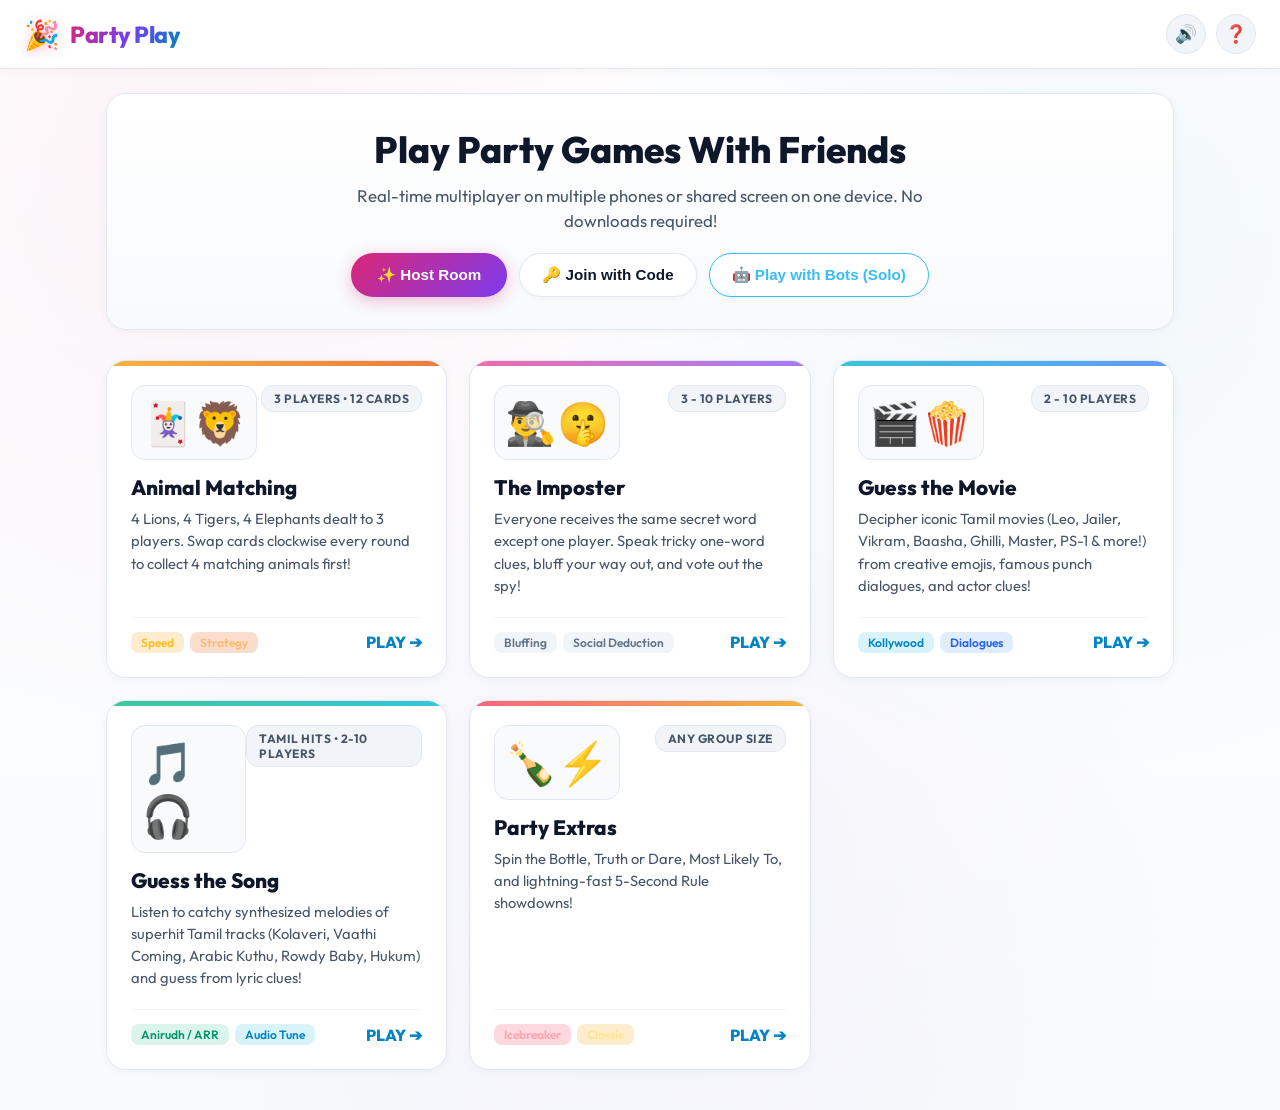
==== templates/index.html @ 3aa61350 "Initial commit: Party Play app with 500 Tamil movies and 500 songs" ====
<!DOCTYPE html>
<html lang="en">
<head>
  <meta charset="UTF-8">
  <meta name="viewport" content="width=device-width, initial-scale=1.0, maximum-scale=1.0, user-scalable=no">
  <title>Party Play - Multiplayer Party Games</title>
  <link rel="stylesheet" href="/static/css/styles.css">
  <link rel="preconnect" href="https://fonts.googleapis.com">
  <link rel="preconnect" href="https://fonts.gstatic.com" crossorigin>
  <link href="https://fonts.googleapis.com/css2?family=Outfit:wght@400;600;700;800;900&display=swap" rel="stylesheet">
</head>
<body>

  <!-- App Header -->
  <header class="app-header">
    <div style="display: flex; align-items: center; gap: 12px;">
      <button class="icon-btn" id="header-back-btn" style="display: none;" onclick="window.partyApp.goBackToHub()" title="Back to Games Hub">
        ←
      </button>
      <div class="brand" onclick="window.partyApp.goBackToHub()">
        <span class="brand-icon">🎉</span>
        <span class="brand-title">Party Play</span>
      </div>
    </div>

    <div class="header-controls">
      <div id="room-badge-container">
        <!-- Room badge populated by JS -->
      </div>
      <button class="icon-btn" id="mute-btn" onclick="const m = window.soundEngine.toggleMute(); this.textContent = m ? '🔇' : '🔊';" title="Toggle Sound">
        🔊
      </button>
      <button class="icon-btn" onclick="window.partyApp.openModal('rules-modal')" title="Game Rules & How to Play">
        ❓
      </button>
    </div>
  </header>

  <!-- Main Content Container -->
  <main class="main-content">

    <!-- ==================== VIEW 1: HUB / GAME SELECTION ==================== -->
    <section id="view-hub" class="view-section active">
      <div class="hero-banner">
        <h1>Play Party Games With Friends</h1>
        <p>Real-time multiplayer on multiple phones or shared screen on one device. No downloads required!</p>
        <div class="action-row">
          <button class="btn-primary" onclick="window.partyApp.openModal('create-room-modal')">
            ✨ Host Room
          </button>
          <button class="btn-secondary" onclick="window.partyApp.openModal('join-room-modal')">
            🔑 Join with Code
          </button>
          <button class="btn-secondary" onclick="window.partyApp.startPassAndPlay('animal_matching')" style="border-color: #38bdf8; color: #38bdf8;">
            🤖 Play with Bots (Solo)
          </button>
        </div>
      </div>

      <div class="games-grid">
        <!-- Game 1: Animal Matching Card Game -->
        <div class="game-card" style="--accent-gradient: linear-gradient(90deg, #f59e0b, #ea580c); --card-glow: 0 0 25px rgba(245, 158, 11, 0.3);"
             onclick="window.partyApp.selectGame('animal_matching')">
          <div class="card-top">
            <div class="card-icon">🃏🦁</div>
            <div class="players-pill">3 PLAYERS • 12 CARDS</div>
          </div>
          <h3>Animal Matching</h3>
          <p>4 Lions, 4 Tigers, 4 Elephants dealt to 3 players. Swap cards clockwise every round to collect 4 matching animals first!</p>
          <div class="card-footer">
            <div class="tag-list">
              <span class="tag" style="background: rgba(245, 158, 11, 0.2); color: #fbbf24;">Speed</span>
              <span class="tag" style="background: rgba(234, 88, 12, 0.2); color: #fdba74;">Strategy</span>
            </div>
            <span class="play-arrow">PLAY ➔</span>
          </div>
        </div>

        <!-- Game 2: The Imposter -->
        <div class="game-card" style="--accent-gradient: linear-gradient(90deg, #ec4899, #8b5cf6); --card-glow: 0 0 25px rgba(236, 72, 153, 0.3);"
             onclick="window.partyApp.selectGame('imposter')">
          <div class="card-top">
            <div class="card-icon">🕵️‍♂️🤫</div>
            <div class="players-pill">3 - 10 PLAYERS</div>
          </div>
          <h3>The Imposter</h3>
          <p>Everyone receives the same secret word except one player. Speak tricky one-word clues, bluff your way out, and vote out the spy!</p>
          <div class="card-footer">
            <div class="tag-list">
              <span class="tag">Bluffing</span>
              <span class="tag">Social Deduction</span>
            </div>
            <span class="play-arrow">PLAY ➔</span>
          </div>
        </div>

        <!-- Game 3: Guess the Movie Name -->
        <div class="game-card" style="--accent-gradient: linear-gradient(90deg, #06b6d4, #3b82f6); --card-glow: 0 0 25px rgba(6, 182, 212, 0.3);"
             onclick="window.partyApp.selectGame('guess_movie')">
          <div class="card-top">
            <div class="card-icon">🎬🍿</div>
            <div class="players-pill">2 - 10 PLAYERS</div>
          </div>
          <h3>Guess the Movie</h3>
          <p>Decipher iconic Tamil movies (Leo, Jailer, Vikram, Baasha, Ghilli, Master, PS-1 & more!) from creative emojis, famous punch dialogues, and actor clues!</p>
          <div class="card-footer">
            <div class="tag-list">
              <span class="tag" style="background: rgba(6, 182, 212, 0.15); color: #0284c7;">Kollywood</span>
              <span class="tag" style="background: rgba(59, 130, 246, 0.15); color: #2563eb;">Dialogues</span>
            </div>
            <span class="play-arrow">PLAY ➔</span>
          </div>
        </div>

        <!-- Game 4: Guess the Song Name -->
        <div class="game-card" style="--accent-gradient: linear-gradient(90deg, #10b981, #06b6d4); --card-glow: 0 0 25px rgba(16, 185, 129, 0.3);"
             onclick="window.partyApp.selectGame('guess_song')">
          <div class="card-top">
            <div class="card-icon">🎵🎧</div>
            <div class="players-pill">TAMIL HITS • 2-10 PLAYERS</div>
          </div>
          <h3>Guess the Song</h3>
          <p>Listen to catchy synthesized melodies of superhit Tamil tracks (Kolaveri, Vaathi Coming, Arabic Kuthu, Rowdy Baby, Hukum) and guess from lyric clues!</p>
          <div class="card-footer">
            <div class="tag-list">
              <span class="tag" style="background: rgba(16, 185, 129, 0.15); color: #059669;">Anirudh / ARR</span>
              <span class="tag" style="background: rgba(6, 182, 212, 0.15); color: #0284c7;">Audio Tune</span>
            </div>
            <span class="play-arrow">PLAY ➔</span>
          </div>
        </div>

        <!-- Game 5: Party Extras -->
        <div class="game-card" style="--accent-gradient: linear-gradient(90deg, #f43f5e, #f59e0b); --card-glow: 0 0 25px rgba(244, 63, 94, 0.3);"
             onclick="window.partyApp.selectGame('party_extras')">
          <div class="card-top">
            <div class="card-icon">🍾⚡</div>
            <div class="players-pill">ANY GROUP SIZE</div>
          </div>
          <h3>Party Extras</h3>
          <p>Spin the Bottle, Truth or Dare, Most Likely To, and lightning-fast 5-Second Rule showdowns!</p>
          <div class="card-footer">
            <div class="tag-list">
              <span class="tag" style="background: rgba(244, 63, 94, 0.2); color: #fda4af;">Icebreaker</span>
              <span class="tag" style="background: rgba(245, 158, 11, 0.2); color: #fde68a;">Classic</span>
            </div>
            <span class="play-arrow">PLAY ➔</span>
          </div>
        </div>
      </div>
    </section>

    <!-- ==================== VIEW 2: ANIMAL MATCHING ARENA ==================== -->
    <section id="view-animal" class="view-section">
      <div class="game-arena">
        <div class="arena-header">
          <div class="arena-title">
            <span style="font-size: 1.8rem;">🃏</span>
            <div>
              <h2>Animal Matching Card Game</h2>
              <p style="font-size: 0.8rem; color: #94a3b8;">12 Cards • 3 Players • Collect 4 of the same animal!</p>
            </div>
          </div>
          <div style="display: flex; gap: 8px;">
            <button class="rules-hint-btn" onclick="window.partyApp.openModal('rules-modal')">
              📖 How to Play
            </button>
            <button class="btn-primary" id="animal-start-btn" onclick="window.animalGame.startOrRestart()" style="padding: 6px 16px; font-size: 0.85rem;">
              Deal 12 Cards
            </button>
          </div>
        </div>

        <!-- 3-Player Circular Table Stage -->
        <div class="table-stage">
          <!-- Opponents Row (Players 2 & 3) -->
          <div class="opponents-row" id="animal-opponents-row">
            <!-- Opponent cards rendered dynamically -->
          </div>

          <!-- Center Circular Exchange Visualizer -->
          <div class="center-circle">
            <div class="center-circle-inner">
              <div class="rotation-arrows">↻</div>
              <div class="exchange-instruction">SWAP CLOCKWISE</div>
            </div>
          </div>

          <div style="text-align: center; margin: 8px 0; font-size: 0.95rem; color: #cbd5e1;" id="animal-status-text">
            Pick 1 card from your hand below and tap Pass!
          </div>

          <!-- Active Player Zone (Your Hand of 4 Cards) -->
          <div class="active-player-zone">
            <div class="hand-label">
              <span>YOUR HAND (4 CARDS)</span>
            </div>
            <div class="cards-container" id="animal-my-hand">
              <!-- 4 Animal Playing Cards rendered here -->
            </div>

            <div class="hand-actions">
              <button class="btn-primary" id="animal-pass-btn" disabled onclick="window.animalGame.sendPassSelection()">
                Select a Card to Pass
              </button>
            </div>
          </div>
        </div>
      </div>
    </section>

    <!-- ==================== VIEW 3: IMPOSTER ARENA ==================== -->
    <section id="view-imposter" class="view-section">
      <div class="game-arena">
        <div class="arena-header">
          <div class="arena-title">
            <span style="font-size: 1.8rem;">🕵️</span>
            <div>
              <h2>The Imposter</h2>
              <p style="font-size: 0.8rem; color: #94a3b8;">Find the player who doesn't belong!</p>
            </div>
          </div>
          <button class="rules-hint-btn" onclick="window.partyApp.openModal('rules-modal')">
            📖 Rules
          </button>
        </div>

        <div id="imposter-container">
          <!-- Dynamic Imposter phases (Lobby, Reveal, Clue, Vote, Reveal) -->
        </div>
      </div>
    </section>

    <!-- ==================== VIEW 4: GUESS THE MOVIE ==================== -->
    <section id="view-movie" class="view-section">
      <div class="game-arena">
        <div class="arena-header">
          <div class="arena-title">
            <span style="font-size: 1.8rem;">🎬</span>
            <div>
              <h2>Guess the Movie Name</h2>
              <p style="font-size: 0.8rem; color: #94a3b8;">Emoji puzzles, clues, and blockbuster titles</p>
            </div>
          </div>
          <button class="rules-hint-btn" onclick="window.partyApp.openModal('rules-modal')">
            📖 How to Play
          </button>
        </div>

        <div id="movie-container">
          <!-- Dynamic Movie game state -->
        </div>
      </div>
    </section>

    <!-- ==================== VIEW 5: GUESS THE SONG ==================== -->
    <section id="view-song" class="view-section">
      <div class="game-arena">
        <div class="arena-header">
          <div class="arena-title">
            <span style="font-size: 1.8rem;">🎵</span>
            <div>
              <h2>Guess the Song Name</h2>
              <p style="font-size: 0.8rem; color: #94a3b8;">Synthesized 8-bit melodies & lyric riddles</p>
            </div>
          </div>
          <button class="rules-hint-btn" onclick="window.partyApp.openModal('rules-modal')">
            📖 How to Play
          </button>
        </div>

        <div id="song-container">
          <!-- Dynamic Song game state -->
        </div>
      </div>
    </section>

    <!-- ==================== VIEW 6: PARTY EXTRAS ==================== -->
    <section id="view-party" class="view-section">
      <div class="game-arena">
        <div class="arena-header">
          <div class="arena-title">
            <span style="font-size: 1.8rem;">🍾</span>
            <div>
              <h2>Party Extras & Icebreakers</h2>
              <p style="font-size: 0.8rem; color: #94a3b8;">Truth or Dare, Most Likely To, 5-Second Rule</p>
            </div>
          </div>
        </div>

        <div id="party-extras-container">
          <!-- Dynamic Party Extras state -->
        </div>
      </div>
    </section>

  </main>

  <!-- ==================== MODALS ==================== -->

  <!-- Modal: Create Room -->
  <div class="modal-overlay" id="create-room-modal">
    <div class="modal-box">
      <button class="modal-close" onclick="window.partyApp.closeModal('create-room-modal')">&times;</button>
      <h2 style="margin-bottom: 8px;">Host a Game Room</h2>
      <p style="color: #94a3b8; font-size: 0.9rem; margin-bottom: 20px;">
        Friends can join from their phones using your 4-letter room code!
      </p>

      <div style="margin-bottom: 18px;">
        <label style="display: block; font-size: 0.85rem; color: #cbd5e1; margin-bottom: 6px;">Your Name / Nickname:</label>
        <input type="text" id="host-name-input" value="Player 1" 
               style="width: 100%; padding: 12px 14px; border-radius: 10px; background: rgba(255,255,255,0.06); border: 1px solid var(--border-glass); color: white; font-size: 1rem; outline: none;">
      </div>

      <button class="btn-primary" style="width: 100%; justify-content: center;" onclick="window.partyApp.createRoom('hub')">
        🚀 Create Room & Get Code
      </button>
    </div>
  </div>

  <!-- Modal: Join Room -->
  <div class="modal-overlay" id="join-room-modal">
    <div class="modal-box">
      <button class="modal-close" onclick="window.partyApp.closeModal('join-room-modal')">&times;</button>
      <h2 style="margin-bottom: 8px;">Join Friend's Room</h2>
      <p style="color: #94a3b8; font-size: 0.9rem; margin-bottom: 20px;">
        Enter the 4-character room code from the host's screen.
      </p>

      <div style="margin-bottom: 16px;">
        <label style="display: block; font-size: 0.85rem; color: #cbd5e1; margin-bottom: 6px;">Room Code:</label>
        <input type="text" id="join-code-input" placeholder="e.g. LION" maxlength="5"
               style="width: 100%; padding: 12px 14px; border-radius: 10px; background: rgba(255,255,255,0.06); border: 1px solid var(--border-glass); color: #38bdf8; font-size: 1.5rem; font-weight: 800; text-transform: uppercase; letter-spacing: 2px; text-align: center; outline: none;">
      </div>

      <div style="margin-bottom: 20px;">
        <label style="display: block; font-size: 0.85rem; color: #cbd5e1; margin-bottom: 6px;">Your Name:</label>
        <input type="text" id="join-name-input" value="Friend" 
               style="width: 100%; padding: 12px 14px; border-radius: 10px; background: rgba(255,255,255,0.06); border: 1px solid var(--border-glass); color: white; font-size: 1rem; outline: none;">
      </div>

      <button class="btn-primary" style="width: 100%; justify-content: center;" onclick="window.partyApp.joinRoom()">
        🔑 Connect to Game
      </button>
    </div>
  </div>

  <!-- Modal: Share Room / Wi-Fi info -->
  <div class="modal-overlay" id="share-room-modal">
    <div class="modal-box" style="text-align: center;">
      <button class="modal-close" onclick="window.partyApp.closeModal('share-room-modal')">&times;</button>
      <h2>Invite Friends</h2>
      <p style="color: #94a3b8; font-size: 0.9rem; margin: 8px 0 16px;">
        Friends on the same Wi-Fi can open the URL and type your room code:
      </p>

      <div style="background: rgba(139, 92, 246, 0.15); border: 2px dashed #8b5cf6; border-radius: 14px; padding: 16px; margin-bottom: 16px;">
        <div style="font-size: 0.85rem; color: #c4b5fd; text-transform: uppercase; letter-spacing: 1px;">ROOM CODE</div>
        <div style="font-size: 3rem; font-weight: 900; letter-spacing: 4px; color: #fff;" id="share-modal-code">----</div>
      </div>

      <div style="background: rgba(255,255,255,0.04); border-radius: 10px; padding: 12px; margin-bottom: 18px; font-size: 0.85rem; color: #94a3b8;">
        <span>Wi-Fi Address: </span>
        <strong style="color: #38bdf8;" id="share-wifi-ip">http://192.168.0.199:5000</strong>
      </div>

      <div style="display: flex; gap: 10px;">
        <button class="btn-primary" style="flex: 1; justify-content: center;" onclick="window.partyApp.copyRoomCode()">
          📋 Copy Code
        </button>
        <button class="btn-secondary" style="flex: 1; justify-content: center;" onclick="window.partyApp.copyRoomLink()">
          🔗 Copy Link
        </button>
      </div>
    </div>
  </div>

  <!-- Modal: Rules & How to Play -->
  <div class="modal-overlay" id="rules-modal">
    <div class="modal-box" style="max-height: 80vh; overflow-y: auto;">
      <button class="modal-close" onclick="window.partyApp.closeModal('rules-modal')">&times;</button>
      <h2 style="margin-bottom: 14px;">📖 Game Rules & Instructions</h2>

      <div style="margin-bottom: 20px;">
        <h3 style="color: #fbbf24; display: flex; align-items: center; gap: 6px;">
          <span>🃏</span> Animal Matching Card Game
        </h3>
        <ul style="color: #cbd5e1; font-size: 0.9rem; line-height: 1.6; padding-left: 20px; margin-top: 8px;">
          <li>Designed for <strong>3 players</strong> with <strong>12 shuffled cards</strong>.</li>
          <li>The cards contain 3 animals: <strong>Lion 🦁 (4 cards)</strong>, <strong>Tiger 🐯 (4 cards)</strong>, and <strong>Elephant 🐘 (4 cards)</strong>.</li>
          <li>At the start, cards are shuffled and <strong>each player receives 4 cards</strong>.</li>
          <li><strong>Exchange Rule:</strong> Each round, every player selects 1 unwanted card from their hand to pass clockwise to the next player.</li>
          <li><strong>Objective:</strong> Be the <em>first player</em> to collect all <strong>4 cards of the same animal</strong> (e.g. 4 Lions, 4 Tigers, or 4 Elephants) to win!</li>
          <li>If playing solo or with 2 players, smart AI bots fill the empty seat(s) automatically.</li>
        </ul>
      </div>

      <div style="margin-bottom: 20px;">
        <h3 style="color: #ec4899; display: flex; align-items: center; gap: 6px;">
          <span>🕵️</span> The Imposter
        </h3>
        <p style="color: #cbd5e1; font-size: 0.9rem; line-height: 1.5; margin-top: 6px;">
          Citizens get the true secret word (e.g. "Coffee"). The Imposter receives a slightly different word (e.g. "Tea"). Players give one-word clues, discuss who gave a weird clue, and vote out the suspect!
        </p>
      </div>

      <div style="margin-bottom: 20px;">
        <h3 style="color: #38bdf8; display: flex; align-items: center; gap: 6px;">
          <span>🎬</span> Guess the Movie Name
        </h3>
        <p style="color: #cbd5e1; font-size: 0.9rem; line-height: 1.5; margin-top: 6px;">
          Look at the emoji combination (e.g. 🦁👑 for The Lion King or 🚢❄️💔 for Titanic). Reveal hints for director, actors, or release year if stuck!
        </p>
      </div>

      <div>
        <h3 style="color: #34d399; display: flex; align-items: center; gap: 6px;">
          <span>🎵</span> Guess the Song Name
        </h3>
        <p style="color: #cbd5e1; font-size: 0.9rem; line-height: 1.5; margin-top: 6px;">
          Hit the Play button to listen to synthesized melody notes generated directly through Web Audio. Look at the emoji hints and lyrics to name the song!
        </p>
      </div>
    </div>
  </div>

  <!-- Confetti Canvas -->
  <canvas id="confetti-canvas"></canvas>

  <!-- Scripts -->
  <script src="/static/js/sound.js"></script>
  <script src="/static/js/confetti.js"></script>
  <script src="/static/js/game-animal.js"></script>
  <script src="/static/js/game-imposter.js"></script>
  <script src="/static/js/game-movie.js"></script>
  <script src="/static/js/game-song.js"></script>
  <script src="/static/js/game-party.js"></script>
  <script src="/static/js/main.js"></script>
</body>
</html>
---- static/css/styles.css ----
/* Party Play - Modern Clean White Party Theme */
:root {
  --bg-primary: #ffffff;
  --bg-secondary: #f8fafc;
  --bg-card: #ffffff;
  --bg-glass: rgba(15, 23, 42, 0.04);
  --border-glass: #e2e8f0;
  --border-card: #e2e8f0;
  --text-primary: #0f172a;
  --text-secondary: #475569;
  --text-muted: #64748b;
  
  --color-lion: #d97706;
  --color-lion-bg: linear-gradient(135deg, #f59e0b, #d97706);
  --color-tiger: #ea580c;
  --color-tiger-bg: linear-gradient(135deg, #f97316, #ea580c);
  --color-elephant: #2563eb;
  --color-elephant-bg: linear-gradient(135deg, #3b82f6, #2563eb);
  
  --neon-pink: #db2777;
  --neon-cyan: #0284c7;
  --neon-yellow: #ca8a04;
  --neon-green: #059669;
  --neon-purple: #7c3aed;
  
  --shadow-sm: 0 2px 8px rgba(0, 0, 0, 0.04);
  --shadow-md: 0 6px 20px rgba(0, 0, 0, 0.07);
  --shadow-lg: 0 12px 30px rgba(0, 0, 0, 0.1);
  --radius-lg: 20px;
  --radius-md: 14px;
  --radius-sm: 8px;
}

* {
  box-sizing: border-box;
  margin: 0;
  padding: 0;
  -webkit-tap-highlight-color: transparent;
}

body {
  font-family: 'Outfit', -apple-system, BlinkMacSystemFont, 'Segoe UI', Roboto, Helvetica, Arial, sans-serif;
  background-color: var(--bg-primary);
  background-image: 
    radial-gradient(circle at 15% 15%, rgba(219, 39, 119, 0.05) 0%, transparent 40%),
    radial-gradient(circle at 85% 20%, rgba(2, 132, 199, 0.05) 0%, transparent 40%),
    radial-gradient(circle at 50% 80%, rgba(124, 58, 237, 0.04) 0%, transparent 50%),
    linear-gradient(180deg, #ffffff 0%, #f8fafc 100%);
  color: var(--text-primary);
  min-height: 100vh;
  display: flex;
  flex-direction: column;
  overflow-x: hidden;
}

/* Header */
.app-header {
  display: flex;
  justify-content: space-between;
  align-items: center;
  padding: 14px 24px;
  background: rgba(255, 255, 255, 0.95);
  backdrop-filter: blur(16px);
  border-bottom: 1px solid var(--border-glass);
  box-shadow: 0 2px 10px rgba(0, 0, 0, 0.03);
  position: sticky;
  top: 0;
  z-index: 100;
}

.brand {
  display: flex;
  align-items: center;
  gap: 10px;
  cursor: pointer;
  text-decoration: none;
}

.brand-icon {
  font-size: 1.8rem;
  filter: drop-shadow(0 2px 6px rgba(219, 39, 119, 0.3));
  animation: floatBounce 3s ease-in-out infinite;
}

.brand-title {
  font-size: 1.45rem;
  font-weight: 800;
  letter-spacing: -0.5px;
  background: linear-gradient(120deg, #db2777, #7c3aed, #0284c7);
  -webkit-background-clip: text;
  -webkit-text-fill-color: transparent;
}

.header-controls {
  display: flex;
  align-items: center;
  gap: 10px;
}

.room-badge {
  display: flex;
  align-items: center;
  gap: 6px;
  background: rgba(124, 58, 237, 0.08);
  border: 1px solid rgba(124, 58, 237, 0.25);
  padding: 6px 14px;
  border-radius: 20px;
  font-size: 0.85rem;
  font-weight: 700;
  color: #7c3aed;
  cursor: pointer;
  transition: all 0.2s;
}

.room-badge:hover {
  background: rgba(124, 58, 237, 0.16);
  transform: translateY(-1px);
}

.icon-btn {
  background: #f1f5f9;
  border: 1px solid var(--border-glass);
  color: var(--text-primary);
  width: 40px;
  height: 40px;
  border-radius: 50%;
  display: flex;
  align-items: center;
  justify-content: center;
  font-size: 1.1rem;
  cursor: pointer;
  transition: all 0.2s;
}

.icon-btn:hover {
  background: #e2e8f0;
  transform: translateY(-2px);
}

/* Main Container */
.main-content {
  flex: 1;
  max-width: 1100px;
  width: 100%;
  margin: 0 auto;
  padding: 24px 16px 40px;
}

/* Section Transitions */
.view-section {
  display: none;
  animation: fadeIn 0.35s cubic-bezier(0.16, 1, 0.3, 1) forwards;
}

.view-section.active {
  display: block;
}

@keyframes fadeIn {
  from { opacity: 0; transform: translateY(12px); }
  to { opacity: 1; transform: translateY(0); }
}

@keyframes floatBounce {
  0%, 100% { transform: translateY(0); }
  50% { transform: translateY(-4px); }
}

/* Game Hub / Hero Banner */
.hero-banner {
  text-align: center;
  margin-bottom: 30px;
  padding: 32px 20px;
  background: linear-gradient(180deg, #ffffff 0%, #f8fafc 100%);
  border-radius: var(--radius-lg);
  border: 1px solid var(--border-glass);
  box-shadow: var(--shadow-sm);
}

.hero-banner h1 {
  font-size: 2.3rem;
  font-weight: 800;
  margin-bottom: 10px;
  color: #0f172a;
}

.hero-banner p {
  color: var(--text-secondary);
  font-size: 1.05rem;
  max-width: 620px;
  margin: 0 auto 20px;
  line-height: 1.5;
}

.action-row {
  display: flex;
  justify-content: center;
  gap: 12px;
  flex-wrap: wrap;
}

.btn-primary {
  background: linear-gradient(135deg, #db2777, #7c3aed);
  color: white;
  border: none;
  padding: 12px 26px;
  border-radius: 30px;
  font-weight: 700;
  font-size: 0.95rem;
  cursor: pointer;
  box-shadow: 0 4px 16px rgba(219, 39, 119, 0.3);
  transition: all 0.25s ease;
  display: inline-flex;
  align-items: center;
  gap: 8px;
}

.btn-primary:hover {
  transform: translateY(-2px) scale(1.02);
  box-shadow: 0 6px 20px rgba(219, 39, 119, 0.45);
}

.btn-secondary {
  background: #ffffff;
  color: var(--text-primary);
  border: 1.5px solid var(--border-glass);
  padding: 12px 22px;
  border-radius: 30px;
  font-weight: 600;
  font-size: 0.95rem;
  cursor: pointer;
  box-shadow: 0 2px 6px rgba(0, 0, 0, 0.03);
  transition: all 0.2s;
  display: inline-flex;
  align-items: center;
  gap: 8px;
}

.btn-secondary:hover {
  background: #f8fafc;
  border-color: #cbd5e1;
  transform: translateY(-2px);
  box-shadow: 0 4px 12px rgba(0, 0, 0, 0.06);
}

/* Games Grid */
.games-grid {
  display: grid;
  grid-template-columns: repeat(auto-fill, minmax(280px, 1fr));
  gap: 22px;
  margin-top: 10px;
}

.game-card {
  background: var(--bg-card);
  border: 1px solid var(--border-card);
  border-radius: var(--radius-lg);
  padding: 24px;
  cursor: pointer;
  position: relative;
  overflow: hidden;
  box-shadow: var(--shadow-sm);
  transition: all 0.3s cubic-bezier(0.16, 1, 0.3, 1);
  display: flex;
  flex-direction: column;
}

.game-card::before {
  content: '';
  position: absolute;
  top: 0;
  left: 0;
  right: 0;
  height: 5px;
  background: var(--accent-gradient, linear-gradient(90deg, #db2777, #7c3aed));
  opacity: 0.8;
  transition: opacity 0.3s;
}

.game-card:hover {
  transform: translateY(-6px);
  border-color: #cbd5e1;
  box-shadow: var(--shadow-lg);
}

.card-top {
  display: flex;
  justify-content: space-between;
  align-items: flex-start;
  margin-bottom: 14px;
}

.card-icon {
  font-size: 2.6rem;
  background: #f8fafc;
  padding: 10px;
  border-radius: var(--radius-md);
  border: 1px solid #e2e8f0;
}

.players-pill {
  background: #f1f5f9;
  padding: 5px 12px;
  border-radius: 12px;
  font-size: 0.75rem;
  font-weight: 700;
  color: #475569;
  letter-spacing: 0.5px;
  border: 1px solid #e2e8f0;
}

.game-card h3 {
  font-size: 1.3rem;
  font-weight: 800;
  margin-bottom: 8px;
  color: #0f172a;
}

.game-card p {
  color: var(--text-secondary);
  font-size: 0.92rem;
  line-height: 1.5;
  margin-bottom: 20px;
  flex: 1;
}

.card-footer {
  display: flex;
  justify-content: space-between;
  align-items: center;
  border-top: 1px solid #f1f5f9;
  padding-top: 14px;
}

.tag-list {
  display: flex;
  gap: 6px;
}

.tag {
  background: #f1f5f9;
  color: #64748b;
  font-size: 0.75rem;
  font-weight: 600;
  padding: 3px 10px;
  border-radius: 8px;
}

.play-arrow {
  color: #0284c7;
  font-weight: 800;
  font-size: 1rem;
  transition: transform 0.2s;
}

.game-card:hover .play-arrow {
  transform: translateX(4px);
}

/* ========================================================
   🃏 ANIMAL MATCHING CARD GAME STYLES
   ======================================================== */
.game-arena {
  background: var(--bg-card);
  border: 1px solid var(--border-card);
  border-radius: var(--radius-lg);
  padding: 26px;
  position: relative;
  box-shadow: var(--shadow-sm);
}

.arena-header {
  display: flex;
  justify-content: space-between;
  align-items: center;
  margin-bottom: 22px;
  flex-wrap: wrap;
  gap: 12px;
}

.arena-title {
  display: flex;
  align-items: center;
  gap: 10px;
}

.arena-title h2 {
  font-size: 1.55rem;
  font-weight: 800;
  color: #0f172a;
}

.rules-hint-btn {
  font-size: 0.85rem;
  background: #f8fafc;
  border: 1.5px solid var(--border-glass);
  padding: 6px 14px;
  border-radius: 20px;
  color: #475569;
  font-weight: 600;
  cursor: pointer;
  transition: all 0.2s;
}

.rules-hint-btn:hover {
  background: #f1f5f9;
  color: #0f172a;
  border-color: #cbd5e1;
}

/* 3-Player Table Layout */
.table-stage {
  min-height: 500px;
  display: flex;
  flex-direction: column;
  justify-content: space-between;
  align-items: center;
  position: relative;
  padding: 24px 12px;
  background: radial-gradient(circle at center, #ffffff 0%, #f8fafc 100%);
  border-radius: var(--radius-lg);
  border: 2px dashed #cbd5e1;
  overflow: hidden;
}

.opponents-row {
  display: flex;
  justify-content: space-around;
  width: 100%;
  max-width: 750px;
  gap: 20px;
}

.player-pod {
  background: #ffffff;
  border: 1.5px solid #e2e8f0;
  border-radius: var(--radius-md);
  padding: 12px 20px;
  display: flex;
  flex-direction: column;
  align-items: center;
  min-width: 170px;
  position: relative;
  box-shadow: var(--shadow-sm);
  transition: all 0.3s;
}

.player-pod.active-turn {
  border-color: #0284c7;
  box-shadow: 0 0 16px rgba(2, 132, 199, 0.2);
}

.player-pod .avatar {
  font-size: 2.2rem;
  margin-bottom: 4px;
}

.player-pod .name {
  font-weight: 700;
  font-size: 0.95rem;
  color: #0f172a;
}

.player-pod .status-tag {
  font-size: 0.78rem;
  color: var(--text-muted);
  margin-top: 4px;
}

.mini-cards-stack {
  display: flex;
  gap: 4px;
  margin-top: 8px;
}

.mini-card-back {
  width: 22px;
  height: 32px;
  background: linear-gradient(135deg, #e2e8f0, #cbd5e1);
  border: 1px solid #94a3b8;
  border-radius: 4px;
}

/* Center Exchange Ring */
.center-circle {
  width: 150px;
  height: 150px;
  border-radius: 50%;
  border: 2px dashed #94a3b8;
  display: flex;
  flex-direction: column;
  align-items: center;
  justify-content: center;
  position: relative;
  margin: 20px 0;
  background: #ffffff;
  box-shadow: var(--shadow-sm);
  animation: rotateClockwise 25s linear infinite;
}

.center-circle-inner {
  animation: counterRotate 25s linear infinite;
  text-align: center;
}

@keyframes rotateClockwise {
  from { transform: rotate(0deg); }
  to { transform: rotate(360deg); }
}

@keyframes counterRotate {
  from { transform: rotate(360deg); }
  to { transform: rotate(0deg); }
}

.rotation-arrows {
  font-size: 2.2rem;
  color: #0284c7;
  filter: drop-shadow(0 2px 4px rgba(2, 132, 199, 0.3));
}

.exchange-instruction {
  font-size: 0.8rem;
  font-weight: 800;
  text-transform: uppercase;
  letter-spacing: 1px;
  color: #475569;
}

/* Active Player Hand */
.active-player-zone {
  display: flex;
  flex-direction: column;
  align-items: center;
  width: 100%;
}

.hand-label {
  font-size: 0.9rem;
  font-weight: 800;
  color: #64748b;
  margin-bottom: 14px;
  letter-spacing: 0.5px;
}

.cards-container {
  display: flex;
  justify-content: center;
  gap: 16px;
  flex-wrap: wrap;
  perspective: 1000px;
}

/* The Animal Playing Card */
.animal-card {
  width: 130px;
  height: 190px;
  border-radius: 14px;
  position: relative;
  cursor: pointer;
  user-select: none;
  transition: all 0.25s cubic-bezier(0.175, 0.885, 0.32, 1.275);
  display: flex;
  flex-direction: column;
  justify-content: space-between;
  padding: 12px;
  color: #ffffff;
  box-shadow: 0 8px 18px rgba(0, 0, 0, 0.15);
}

.animal-card:hover {
  transform: translateY(-12px) scale(1.04);
  box-shadow: 0 16px 28px rgba(0, 0, 0, 0.2);
}

.animal-card.selected {
  transform: translateY(-20px) scale(1.08);
  box-shadow: 0 0 0 4px #db2777, 0 16px 32px rgba(219, 39, 119, 0.35);
}

.animal-card.selected::after {
  content: 'PASS ➔';
  position: absolute;
  top: -14px;
  left: 50%;
  transform: translateX(-50%);
  background: #db2777;
  color: white;
  font-size: 0.72rem;
  font-weight: 800;
  padding: 3px 9px;
  border-radius: 10px;
  letter-spacing: 0.5px;
}

/* Animal Themes */
.animal-card.lion {
  background: linear-gradient(145deg, #d97706, #b45309);
  border: 2px solid #fbbf24;
}

.animal-card.tiger {
  background: linear-gradient(145deg, #ea580c, #c2410c);
  border: 2px solid #fdba74;
}

.animal-card.elephant {
  background: linear-gradient(145deg, #2563eb, #1d4ed8);
  border: 2px solid #93c5fd;
}

.card-corner {
  font-size: 1.1rem;
  font-weight: 800;
  display: flex;
  flex-direction: column;
  line-height: 1;
}

.card-center {
  display: flex;
  flex-direction: column;
  align-items: center;
  justify-content: center;
}

.card-emoji {
  font-size: 3.5rem;
  filter: drop-shadow(0 4px 6px rgba(0, 0, 0, 0.2));
}

.card-name {
  font-weight: 800;
  font-size: 1.05rem;
  text-transform: uppercase;
  letter-spacing: 1px;
  margin-top: 4px;
  text-shadow: 0 2px 4px rgba(0, 0, 0, 0.4);
}

.hand-actions {
  margin-top: 20px;
  display: flex;
  gap: 12px;
  align-items: center;
}

/* ========================================================
   🕵️ IMPOSTER GAME STYLES
   ======================================================== */
.imposter-card-reveal {
  max-width: 440px;
  margin: 30px auto;
  background: #ffffff;
  border: 2px dashed #db2777;
  border-radius: var(--radius-lg);
  padding: 32px 24px;
  text-align: center;
  box-shadow: var(--shadow-md);
}

.peek-card {
  height: 180px;
  display: flex;
  flex-direction: column;
  justify-content: center;
  align-items: center;
  border-radius: var(--radius-md);
  background: #f8fafc;
  border: 1.5px solid var(--border-glass);
  cursor: pointer;
  transition: all 0.2s;
  user-select: none;
}

.peek-card:active, .peek-card.revealed {
  background: rgba(219, 39, 119, 0.08);
  border-color: #db2777;
}

.secret-word-display {
  font-size: 2.2rem;
  font-weight: 900;
  color: #0284c7;
  letter-spacing: 1px;
}

.role-badge {
  display: inline-block;
  padding: 6px 14px;
  border-radius: 20px;
  font-weight: 800;
  font-size: 0.85rem;
  margin-top: 10px;
  text-transform: uppercase;
}

.role-badge.citizen {
  background: rgba(16, 185, 129, 0.15);
  color: #059669;
  border: 1px solid rgba(16, 185, 129, 0.3);
}

.role-badge.imposter {
  background: rgba(239, 68, 68, 0.15);
  color: #dc2626;
  border: 1px solid rgba(239, 68, 68, 0.3);
}

/* Discussion and Clue Feed */
.clue-feed {
  background: #f8fafc;
  border-radius: var(--radius-md);
  border: 1px solid var(--border-glass);
  padding: 16px;
  max-height: 250px;
  overflow-y: auto;
  margin-bottom: 18px;
  display: flex;
  flex-direction: column;
  gap: 8px;
}

.clue-item {
  display: flex;
  align-items: center;
  gap: 10px;
  background: #ffffff;
  padding: 10px 14px;
  border-radius: 10px;
  border: 1px solid #e2e8f0;
  box-shadow: 0 1px 3px rgba(0,0,0,0.02);
}

.clue-item .clue-player {
  font-weight: 700;
  font-size: 0.9rem;
  color: #0284c7;
}

.clue-item .clue-text {
  font-size: 0.95rem;
  color: #0f172a;
}

/* Voting Grid */
.voting-grid {
  display: grid;
  grid-template-columns: repeat(auto-fill, minmax(180px, 1fr));
  gap: 14px;
  margin: 20px 0;
}

.vote-target-btn {
  background: #ffffff;
  border: 1.5px solid var(--border-glass);
  border-radius: var(--radius-md);
  padding: 16px 12px;
  cursor: pointer;
  display: flex;
  flex-direction: column;
  align-items: center;
  gap: 8px;
  color: #0f172a;
  box-shadow: var(--shadow-sm);
  transition: all 0.2s;
}

.vote-target-btn:hover {
  background: rgba(239, 68, 68, 0.08);
  border-color: #ef4444;
  transform: translateY(-2px);
}

.vote-target-btn.voted {
  background: rgba(239, 68, 68, 0.15);
  border-color: #ef4444;
  box-shadow: 0 0 15px rgba(239, 68, 68, 0.25);
}

/* ========================================================
   🎬 GUESS THE MOVIE & 🎵 GUESS THE SONG
   ======================================================== */
.riddle-display-card {
  text-align: center;
  background: #ffffff;
  border: 1px solid var(--border-card);
  border-radius: var(--radius-lg);
  padding: 36px 20px;
  margin-bottom: 24px;
  box-shadow: var(--shadow-sm);
}

.emojis-banner {
  font-size: 4rem;
  letter-spacing: 12px;
  margin-bottom: 16px;
  filter: drop-shadow(0 2px 8px rgba(0, 0, 0, 0.15));
  animation: pulseEmoji 2.5s ease-in-out infinite;
}

@keyframes pulseEmoji {
  0%, 100% { transform: scale(1); }
  50% { transform: scale(1.05); }
}

.hints-box {
  background: #f8fafc;
  border-radius: var(--radius-md);
  border: 1px solid var(--border-glass);
  padding: 18px;
  max-width: 580px;
  margin: 0 auto 20px;
  text-align: left;
}

.hint-item {
  display: flex;
  align-items: flex-start;
  gap: 10px;
  margin-bottom: 8px;
  font-size: 0.95rem;
  color: #334155;
  line-height: 1.45;
}

.melody-player-box {
  display: flex;
  flex-direction: column;
  align-items: center;
  gap: 14px;
  margin: 20px 0;
}

.play-melody-btn {
  background: linear-gradient(135deg, #059669, #047857);
  color: white;
  border: none;
  font-size: 1.15rem;
  font-weight: 700;
  padding: 14px 28px;
  border-radius: 40px;
  cursor: pointer;
  display: flex;
  align-items: center;
  gap: 10px;
  box-shadow: 0 4px 18px rgba(5, 150, 105, 0.3);
  transition: all 0.2s;
}

.play-melody-btn:hover {
  transform: scale(1.05);
  box-shadow: 0 6px 24px rgba(5, 150, 105, 0.45);
}

.audio-waves {
  display: flex;
  gap: 4px;
  height: 24px;
  align-items: flex-end;
}

.audio-bar {
  width: 4px;
  background: #059669;
  border-radius: 2px;
  height: 6px;
}

.playing .audio-bar:nth-child(1) { animation: wave 0.8s infinite ease-in-out; }
.playing .audio-bar:nth-child(2) { animation: wave 0.6s 0.2s infinite ease-in-out; }
.playing .audio-bar:nth-child(3) { animation: wave 0.9s 0.4s infinite ease-in-out; }
.playing .audio-bar:nth-child(4) { animation: wave 0.7s 0.1s infinite ease-in-out; }

@keyframes wave {
  0%, 100% { height: 4px; }
  50% { height: 24px; }
}

.answer-reveal-zone {
  margin-top: 20px;
  padding: 20px;
  background: #f0fdf4;
  border: 1.5px solid #86efac;
  border-radius: var(--radius-md);
  text-align: center;
}

.answer-text {
  font-size: 1.8rem;
  font-weight: 800;
  color: #15803d;
}

/* ========================================================
   🔥 PARTY EXTRAS
   ======================================================== */
.sub-tabs {
  display: flex;
  gap: 8px;
  background: #f1f5f9;
  padding: 6px;
  border-radius: 30px;
  max-width: 450px;
  margin: 0 auto 24px;
  border: 1px solid var(--border-glass);
}

.sub-tab-btn {
  flex: 1;
  background: transparent;
  border: none;
  color: var(--text-secondary);
  font-weight: 700;
  font-size: 0.85rem;
  padding: 8px 12px;
  border-radius: 20px;
  cursor: pointer;
  transition: all 0.2s;
}

.sub-tab-btn.active {
  background: #ffffff;
  color: #0f172a;
  box-shadow: var(--shadow-sm);
}

.bottle-spin-area {
  display: flex;
  flex-direction: column;
  align-items: center;
  margin: 20px 0;
}

.bottle-img {
  width: 70px;
  height: 180px;
  transition: transform 3.5s cubic-bezier(0.1, 0.9, 0.2, 1);
  filter: drop-shadow(0 6px 16px rgba(0, 0, 0, 0.15));
  cursor: pointer;
}

.five-second-timer {
  font-size: 4rem;
  font-weight: 900;
  color: #e11d48;
  margin: 10px 0;
}

/* Modals */
.modal-overlay {
  display: none;
  position: fixed;
  inset: 0;
  background: rgba(15, 23, 42, 0.5);
  backdrop-filter: blur(8px);
  z-index: 200;
  align-items: center;
  justify-content: center;
  padding: 16px;
}

.modal-overlay.open {
  display: flex;
}

.modal-box {
  background: #ffffff;
  border: 1px solid var(--border-glass);
  border-radius: var(--radius-lg);
  padding: 28px;
  max-width: 520px;
  width: 100%;
  position: relative;
  box-shadow: 0 20px 50px rgba(0, 0, 0, 0.15);
  animation: modalPop 0.25s cubic-bezier(0.175, 0.885, 0.32, 1.275);
}

@keyframes modalPop {
  from { opacity: 0; transform: scale(0.92); }
  to { opacity: 1; transform: scale(1); }
}

.modal-close {
  position: absolute;
  top: 16px;
  right: 16px;
  background: transparent;
  border: none;
  color: #64748b;
  font-size: 1.5rem;
  cursor: pointer;
}

.modal-close:hover {
  color: #0f172a;
}

/* Confetti Canvas */
#confetti-canvas {
  position: fixed;
  top: 0;
  left: 0;
  width: 100vw;
  height: 100vh;
  pointer-events: none;
  z-index: 999;
}

/* Responsive adjustments */
@media (max-width: 640px) {
  .hero-banner h1 {
    font-size: 1.8rem;
  }
  .animal-card {
    width: 95px;
    height: 145px;
    padding: 8px;
  }
  .card-emoji {
    font-size: 2.2rem;
  }
  .card-name {
    font-size: 0.8rem;
  }
  .emojis-banner {
    font-size: 2.8rem;
    letter-spacing: 6px;
  }
  .table-stage {
    min-height: 420px;
  }
}
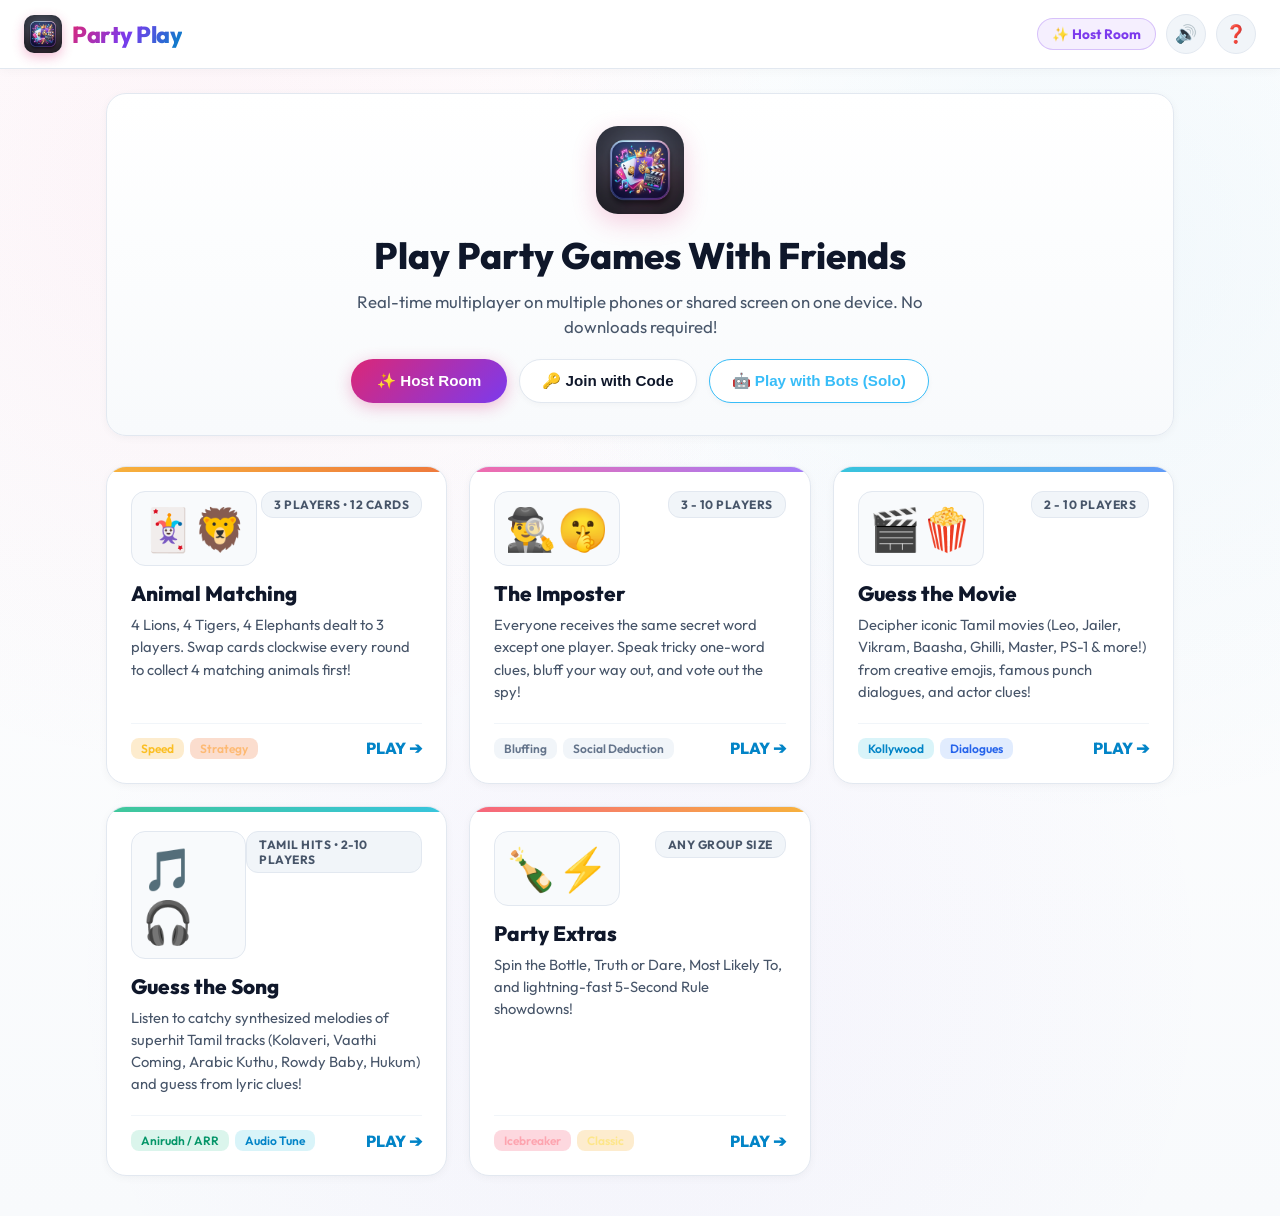
==== commit 6fa26e92: "Fix all button interactions for local and room play, integrate logo, add state persistence" ====
--- a/templates/index.html
+++ b/templates/index.html
@@ -4,7 +4,1046 @@
   <meta charset="UTF-8">
   <meta name="viewport" content="width=device-width, initial-scale=1.0, maximum-scale=1.0, user-scalable=no">
   <title>Party Play - Multiplayer Party Games</title>
+  <link rel="icon" type="image/png" href="/static/img/logo.png">
   <link rel="stylesheet" href="/static/css/styles.css">
+  <link rel="stylesheet" href="/static/css/style.css">
+  <link rel="stylesheet" href="/static/style.css">
+  <style>
+/* Party Play - Modern Clean White Party Theme */
+:root {
+  --bg-primary: #ffffff;
+  --bg-secondary: #f8fafc;
+  --bg-card: #ffffff;
+  --bg-glass: rgba(15, 23, 42, 0.04);
+  --border-glass: #e2e8f0;
+  --border-card: #e2e8f0;
+  --text-primary: #0f172a;
+  --text-secondary: #475569;
+  --text-muted: #64748b;
+  
+  --color-lion: #d97706;
+  --color-lion-bg: linear-gradient(135deg, #f59e0b, #d97706);
+  --color-tiger: #ea580c;
+  --color-tiger-bg: linear-gradient(135deg, #f97316, #ea580c);
+  --color-elephant: #2563eb;
+  --color-elephant-bg: linear-gradient(135deg, #3b82f6, #2563eb);
+  
+  --neon-pink: #db2777;
+  --neon-cyan: #0284c7;
+  --neon-yellow: #ca8a04;
+  --neon-green: #059669;
+  --neon-purple: #7c3aed;
+  
+  --shadow-sm: 0 2px 8px rgba(0, 0, 0, 0.04);
+  --shadow-md: 0 6px 20px rgba(0, 0, 0, 0.07);
+  --shadow-lg: 0 12px 30px rgba(0, 0, 0, 0.1);
+  --radius-lg: 20px;
+  --radius-md: 14px;
+  --radius-sm: 8px;
+}
+
+* {
+  box-sizing: border-box;
+  margin: 0;
+  padding: 0;
+  -webkit-tap-highlight-color: transparent;
+}
+
+body {
+  font-family: 'Outfit', -apple-system, BlinkMacSystemFont, 'Segoe UI', Roboto, Helvetica, Arial, sans-serif;
+  background-color: var(--bg-primary);
+  background-image: 
+    radial-gradient(circle at 15% 15%, rgba(219, 39, 119, 0.05) 0%, transparent 40%),
+    radial-gradient(circle at 85% 20%, rgba(2, 132, 199, 0.05) 0%, transparent 40%),
+    radial-gradient(circle at 50% 80%, rgba(124, 58, 237, 0.04) 0%, transparent 50%),
+    linear-gradient(180deg, #ffffff 0%, #f8fafc 100%);
+  color: var(--text-primary);
+  min-height: 100vh;
+  display: flex;
+  flex-direction: column;
+  overflow-x: hidden;
+}
+
+/* Header */
+.app-header {
+  display: flex;
+  justify-content: space-between;
+  align-items: center;
+  padding: 14px 24px;
+  background: rgba(255, 255, 255, 0.95);
+  backdrop-filter: blur(16px);
+  border-bottom: 1px solid var(--border-glass);
+  box-shadow: 0 2px 10px rgba(0, 0, 0, 0.03);
+  position: sticky;
+  top: 0;
+  z-index: 100;
+}
+
+.brand {
+  display: flex;
+  align-items: center;
+  gap: 10px;
+  cursor: pointer;
+  text-decoration: none;
+}
+
+.brand-icon {
+  font-size: 1.8rem;
+  filter: drop-shadow(0 2px 6px rgba(219, 39, 119, 0.3));
+  animation: floatBounce 3s ease-in-out infinite;
+}
+
+.brand-title {
+  font-size: 1.45rem;
+  font-weight: 800;
+  letter-spacing: -0.5px;
+  background: linear-gradient(120deg, #db2777, #7c3aed, #0284c7);
+  -webkit-background-clip: text;
+  -webkit-text-fill-color: transparent;
+}
+
+.header-controls {
+  display: flex;
+  align-items: center;
+  gap: 10px;
+}
+
+.room-badge {
+  display: flex;
+  align-items: center;
+  gap: 6px;
+  background: rgba(124, 58, 237, 0.08);
+  border: 1px solid rgba(124, 58, 237, 0.25);
+  padding: 6px 14px;
+  border-radius: 20px;
+  font-size: 0.85rem;
+  font-weight: 700;
+  color: #7c3aed;
+  cursor: pointer;
+  transition: all 0.2s;
+}
+
+.room-badge:hover {
+  background: rgba(124, 58, 237, 0.16);
+  transform: translateY(-1px);
+}
+
+.icon-btn {
+  background: #f1f5f9;
+  border: 1px solid var(--border-glass);
+  color: var(--text-primary);
+  width: 40px;
+  height: 40px;
+  border-radius: 50%;
+  display: flex;
+  align-items: center;
+  justify-content: center;
+  font-size: 1.1rem;
+  cursor: pointer;
+  transition: all 0.2s;
+}
+
+.icon-btn:hover {
+  background: #e2e8f0;
+  transform: translateY(-2px);
+}
+
+/* Main Container */
+.main-content {
+  flex: 1;
+  max-width: 1100px;
+  width: 100%;
+  margin: 0 auto;
+  padding: 24px 16px 40px;
+}
+
+/* Section Transitions */
+.view-section {
+  display: none;
+  animation: fadeIn 0.35s cubic-bezier(0.16, 1, 0.3, 1) forwards;
+}
+
+.view-section.active {
+  display: block;
+}
+
+@keyframes fadeIn {
+  from { opacity: 0; transform: translateY(12px); }
+  to { opacity: 1; transform: translateY(0); }
+}
+
+@keyframes floatBounce {
+  0%, 100% { transform: translateY(0); }
+  50% { transform: translateY(-4px); }
+}
+
+/* Game Hub / Hero Banner */
+.hero-banner {
+  text-align: center;
+  margin-bottom: 30px;
+  padding: 32px 20px;
+  background: linear-gradient(180deg, #ffffff 0%, #f8fafc 100%);
+  border-radius: var(--radius-lg);
+  border: 1px solid var(--border-glass);
+  box-shadow: var(--shadow-sm);
+}
+
+.hero-banner h1 {
+  font-size: 2.3rem;
+  font-weight: 800;
+  margin-bottom: 10px;
+  color: #0f172a;
+}
+
+.hero-banner p {
+  color: var(--text-secondary);
+  font-size: 1.05rem;
+  max-width: 620px;
+  margin: 0 auto 20px;
+  line-height: 1.5;
+}
+
+.action-row {
+  display: flex;
+  justify-content: center;
+  gap: 12px;
+  flex-wrap: wrap;
+}
+
+.btn-primary {
+  background: linear-gradient(135deg, #db2777, #7c3aed);
+  color: white;
+  border: none;
+  padding: 12px 26px;
+  border-radius: 30px;
+  font-weight: 700;
+  font-size: 0.95rem;
+  cursor: pointer;
+  box-shadow: 0 4px 16px rgba(219, 39, 119, 0.3);
+  transition: all 0.25s ease;
+  display: inline-flex;
+  align-items: center;
+  gap: 8px;
+}
+
+.btn-primary:hover {
+  transform: translateY(-2px) scale(1.02);
+  box-shadow: 0 6px 20px rgba(219, 39, 119, 0.45);
+}
+
+.btn-secondary {
+  background: #ffffff;
+  color: var(--text-primary);
+  border: 1.5px solid var(--border-glass);
+  padding: 12px 22px;
+  border-radius: 30px;
+  font-weight: 600;
+  font-size: 0.95rem;
+  cursor: pointer;
+  box-shadow: 0 2px 6px rgba(0, 0, 0, 0.03);
+  transition: all 0.2s;
+  display: inline-flex;
+  align-items: center;
+  gap: 8px;
+}
+
+.btn-secondary:hover {
+  background: #f8fafc;
+  border-color: #cbd5e1;
+  transform: translateY(-2px);
+  box-shadow: 0 4px 12px rgba(0, 0, 0, 0.06);
+}
+
+/* Games Grid */
+.games-grid {
+  display: grid;
+  grid-template-columns: repeat(auto-fill, minmax(280px, 1fr));
+  gap: 22px;
+  margin-top: 10px;
+}
+
+.game-card {
+  background: var(--bg-card);
+  border: 1px solid var(--border-card);
+  border-radius: var(--radius-lg);
+  padding: 24px;
+  cursor: pointer;
+  position: relative;
+  overflow: hidden;
+  box-shadow: var(--shadow-sm);
+  transition: all 0.3s cubic-bezier(0.16, 1, 0.3, 1);
+  display: flex;
+  flex-direction: column;
+}
+
+.game-card::before {
+  content: '';
+  position: absolute;
+  top: 0;
+  left: 0;
+  right: 0;
+  height: 5px;
+  background: var(--accent-gradient, linear-gradient(90deg, #db2777, #7c3aed));
+  opacity: 0.8;
+  transition: opacity 0.3s;
+}
+
+.game-card:hover {
+  transform: translateY(-6px);
+  border-color: #cbd5e1;
+  box-shadow: var(--shadow-lg);
+}
+
+.card-top {
+  display: flex;
+  justify-content: space-between;
+  align-items: flex-start;
+  margin-bottom: 14px;
+}
+
+.card-icon {
+  font-size: 2.6rem;
+  background: #f8fafc;
+  padding: 10px;
+  border-radius: var(--radius-md);
+  border: 1px solid #e2e8f0;
+}
+
+.players-pill {
+  background: #f1f5f9;
+  padding: 5px 12px;
+  border-radius: 12px;
+  font-size: 0.75rem;
+  font-weight: 700;
+  color: #475569;
+  letter-spacing: 0.5px;
+  border: 1px solid #e2e8f0;
+}
+
+.game-card h3 {
+  font-size: 1.3rem;
+  font-weight: 800;
+  margin-bottom: 8px;
+  color: #0f172a;
+}
+
+.game-card p {
+  color: var(--text-secondary);
+  font-size: 0.92rem;
+  line-height: 1.5;
+  margin-bottom: 20px;
+  flex: 1;
+}
+
+.card-footer {
+  display: flex;
+  justify-content: space-between;
+  align-items: center;
+  border-top: 1px solid #f1f5f9;
+  padding-top: 14px;
+}
+
+.tag-list {
+  display: flex;
+  gap: 6px;
+}
+
+.tag {
+  background: #f1f5f9;
+  color: #64748b;
+  font-size: 0.75rem;
+  font-weight: 600;
+  padding: 3px 10px;
+  border-radius: 8px;
+}
+
+.play-arrow {
+  color: #0284c7;
+  font-weight: 800;
+  font-size: 1rem;
+  transition: transform 0.2s;
+}
+
+.game-card:hover .play-arrow {
+  transform: translateX(4px);
+}
+
+/* ========================================================
+   🃏 ANIMAL MATCHING CARD GAME STYLES
+   ======================================================== */
+.game-arena {
+  background: var(--bg-card);
+  border: 1px solid var(--border-card);
+  border-radius: var(--radius-lg);
+  padding: 26px;
+  position: relative;
+  box-shadow: var(--shadow-sm);
+}
+
+.arena-header {
+  display: flex;
+  justify-content: space-between;
+  align-items: center;
+  margin-bottom: 22px;
+  flex-wrap: wrap;
+  gap: 12px;
+}
+
+.arena-title {
+  display: flex;
+  align-items: center;
+  gap: 10px;
+}
+
+.arena-title h2 {
+  font-size: 1.55rem;
+  font-weight: 800;
+  color: #0f172a;
+}
+
+.rules-hint-btn {
+  font-size: 0.85rem;
+  background: #f8fafc;
+  border: 1.5px solid var(--border-glass);
+  padding: 6px 14px;
+  border-radius: 20px;
+  color: #475569;
+  font-weight: 600;
+  cursor: pointer;
+  transition: all 0.2s;
+}
+
+.rules-hint-btn:hover {
+  background: #f1f5f9;
+  color: #0f172a;
+  border-color: #cbd5e1;
+}
+
+/* 3-Player Table Layout */
+.table-stage {
+  min-height: 500px;
+  display: flex;
+  flex-direction: column;
+  justify-content: space-between;
+  align-items: center;
+  position: relative;
+  padding: 24px 12px;
+  background: radial-gradient(circle at center, #ffffff 0%, #f8fafc 100%);
+  border-radius: var(--radius-lg);
+  border: 2px dashed #cbd5e1;
+  overflow: hidden;
+}
+
+.opponents-row {
+  display: flex;
+  justify-content: space-around;
+  width: 100%;
+  max-width: 750px;
+  gap: 20px;
+}
+
+.player-pod {
+  background: #ffffff;
+  border: 1.5px solid #e2e8f0;
+  border-radius: var(--radius-md);
+  padding: 12px 20px;
+  display: flex;
+  flex-direction: column;
+  align-items: center;
+  min-width: 170px;
+  position: relative;
+  box-shadow: var(--shadow-sm);
+  transition: all 0.3s;
+}
+
+.player-pod.active-turn {
+  border-color: #0284c7;
+  box-shadow: 0 0 16px rgba(2, 132, 199, 0.2);
+}
+
+.player-pod .avatar {
+  font-size: 2.2rem;
+  margin-bottom: 4px;
+}
+
+.player-pod .name {
+  font-weight: 700;
+  font-size: 0.95rem;
+  color: #0f172a;
+}
+
+.player-pod .status-tag {
+  font-size: 0.78rem;
+  color: var(--text-muted);
+  margin-top: 4px;
+}
+
+.mini-cards-stack {
+  display: flex;
+  gap: 4px;
+  margin-top: 8px;
+}
+
+.mini-card-back {
+  width: 22px;
+  height: 32px;
+  background: linear-gradient(135deg, #e2e8f0, #cbd5e1);
+  border: 1px solid #94a3b8;
+  border-radius: 4px;
+}
+
+/* Center Exchange Ring */
+.center-circle {
+  width: 150px;
+  height: 150px;
+  border-radius: 50%;
+  border: 2px dashed #94a3b8;
+  display: flex;
+  flex-direction: column;
+  align-items: center;
+  justify-content: center;
+  position: relative;
+  margin: 20px 0;
+  background: #ffffff;
+  box-shadow: var(--shadow-sm);
+  animation: rotateClockwise 25s linear infinite;
+}
+
+.center-circle-inner {
+  animation: counterRotate 25s linear infinite;
+  text-align: center;
+}
+
+@keyframes rotateClockwise {
+  from { transform: rotate(0deg); }
+  to { transform: rotate(360deg); }
+}
+
+@keyframes counterRotate {
+  from { transform: rotate(360deg); }
+  to { transform: rotate(0deg); }
+}
+
+.rotation-arrows {
+  font-size: 2.2rem;
+  color: #0284c7;
+  filter: drop-shadow(0 2px 4px rgba(2, 132, 199, 0.3));
+}
+
+.exchange-instruction {
+  font-size: 0.8rem;
+  font-weight: 800;
+  text-transform: uppercase;
+  letter-spacing: 1px;
+  color: #475569;
+}
+
+/* Active Player Hand */
+.active-player-zone {
+  display: flex;
+  flex-direction: column;
+  align-items: center;
+  width: 100%;
+}
+
+.hand-label {
+  font-size: 0.9rem;
+  font-weight: 800;
+  color: #64748b;
+  margin-bottom: 14px;
+  letter-spacing: 0.5px;
+}
+
+.cards-container {
+  display: flex;
+  justify-content: center;
+  gap: 16px;
+  flex-wrap: wrap;
+  perspective: 1000px;
+}
+
+/* The Animal Playing Card */
+.animal-card {
+  width: 130px;
+  height: 190px;
+  border-radius: 14px;
+  position: relative;
+  cursor: pointer;
+  user-select: none;
+  transition: all 0.25s cubic-bezier(0.175, 0.885, 0.32, 1.275);
+  display: flex;
+  flex-direction: column;
+  justify-content: space-between;
+  padding: 12px;
+  color: #ffffff;
+  box-shadow: 0 8px 18px rgba(0, 0, 0, 0.15);
+}
+
+.animal-card:hover {
+  transform: translateY(-12px) scale(1.04);
+  box-shadow: 0 16px 28px rgba(0, 0, 0, 0.2);
+}
+
+.animal-card.selected {
+  transform: translateY(-20px) scale(1.08);
+  box-shadow: 0 0 0 4px #db2777, 0 16px 32px rgba(219, 39, 119, 0.35);
+}
+
+.animal-card.selected::after {
+  content: 'PASS ➔';
+  position: absolute;
+  top: -14px;
+  left: 50%;
+  transform: translateX(-50%);
+  background: #db2777;
+  color: white;
+  font-size: 0.72rem;
+  font-weight: 800;
+  padding: 3px 9px;
+  border-radius: 10px;
+  letter-spacing: 0.5px;
+}
+
+/* Animal Themes */
+.animal-card.lion {
+  background: linear-gradient(145deg, #d97706, #b45309);
+  border: 2px solid #fbbf24;
+}
+
+.animal-card.tiger {
+  background: linear-gradient(145deg, #ea580c, #c2410c);
+  border: 2px solid #fdba74;
+}
+
+.animal-card.elephant {
+  background: linear-gradient(145deg, #2563eb, #1d4ed8);
+  border: 2px solid #93c5fd;
+}
+
+.card-corner {
+  font-size: 1.1rem;
+  font-weight: 800;
+  display: flex;
+  flex-direction: column;
+  line-height: 1;
+}
+
+.card-center {
+  display: flex;
+  flex-direction: column;
+  align-items: center;
+  justify-content: center;
+}
+
+.card-emoji {
+  font-size: 3.5rem;
+  filter: drop-shadow(0 4px 6px rgba(0, 0, 0, 0.2));
+}
+
+.card-name {
+  font-weight: 800;
+  font-size: 1.05rem;
+  text-transform: uppercase;
+  letter-spacing: 1px;
+  margin-top: 4px;
+  text-shadow: 0 2px 4px rgba(0, 0, 0, 0.4);
+}
+
+.hand-actions {
+  margin-top: 20px;
+  display: flex;
+  gap: 12px;
+  align-items: center;
+}
+
+/* ========================================================
+   🕵️ IMPOSTER GAME STYLES
+   ======================================================== */
+.imposter-card-reveal {
+  max-width: 440px;
+  margin: 30px auto;
+  background: #ffffff;
+  border: 2px dashed #db2777;
+  border-radius: var(--radius-lg);
+  padding: 32px 24px;
+  text-align: center;
+  box-shadow: var(--shadow-md);
+}
+
+.peek-card {
+  height: 180px;
+  display: flex;
+  flex-direction: column;
+  justify-content: center;
+  align-items: center;
+  border-radius: var(--radius-md);
+  background: #f8fafc;
+  border: 1.5px solid var(--border-glass);
+  cursor: pointer;
+  transition: all 0.2s;
+  user-select: none;
+}
+
+.peek-card:active, .peek-card.revealed {
+  background: rgba(219, 39, 119, 0.08);
+  border-color: #db2777;
+}
+
+.secret-word-display {
+  font-size: 2.2rem;
+  font-weight: 900;
+  color: #0284c7;
+  letter-spacing: 1px;
+}
+
+.role-badge {
+  display: inline-block;
+  padding: 6px 14px;
+  border-radius: 20px;
+  font-weight: 800;
+  font-size: 0.85rem;
+  margin-top: 10px;
+  text-transform: uppercase;
+}
+
+.role-badge.citizen {
+  background: rgba(16, 185, 129, 0.15);
+  color: #059669;
+  border: 1px solid rgba(16, 185, 129, 0.3);
+}
+
+.role-badge.imposter {
+  background: rgba(239, 68, 68, 0.15);
+  color: #dc2626;
+  border: 1px solid rgba(239, 68, 68, 0.3);
+}
+
+/* Discussion and Clue Feed */
+.clue-feed {
+  background: #f8fafc;
+  border-radius: var(--radius-md);
+  border: 1px solid var(--border-glass);
+  padding: 16px;
+  max-height: 250px;
+  overflow-y: auto;
+  margin-bottom: 18px;
+  display: flex;
+  flex-direction: column;
+  gap: 8px;
+}
+
+.clue-item {
+  display: flex;
+  align-items: center;
+  gap: 10px;
+  background: #ffffff;
+  padding: 10px 14px;
+  border-radius: 10px;
+  border: 1px solid #e2e8f0;
+  box-shadow: 0 1px 3px rgba(0,0,0,0.02);
+}
+
+.clue-item .clue-player {
+  font-weight: 700;
+  font-size: 0.9rem;
+  color: #0284c7;
+}
+
+.clue-item .clue-text {
+  font-size: 0.95rem;
+  color: #0f172a;
+}
+
+/* Voting Grid */
+.voting-grid {
+  display: grid;
+  grid-template-columns: repeat(auto-fill, minmax(180px, 1fr));
+  gap: 14px;
+  margin: 20px 0;
+}
+
+.vote-target-btn {
+  background: #ffffff;
+  border: 1.5px solid var(--border-glass);
+  border-radius: var(--radius-md);
+  padding: 16px 12px;
+  cursor: pointer;
+  display: flex;
+  flex-direction: column;
+  align-items: center;
+  gap: 8px;
+  color: #0f172a;
+  box-shadow: var(--shadow-sm);
+  transition: all 0.2s;
+}
+
+.vote-target-btn:hover {
+  background: rgba(239, 68, 68, 0.08);
+  border-color: #ef4444;
+  transform: translateY(-2px);
+}
+
+.vote-target-btn.voted {
+  background: rgba(239, 68, 68, 0.15);
+  border-color: #ef4444;
+  box-shadow: 0 0 15px rgba(239, 68, 68, 0.25);
+}
+
+/* ========================================================
+   🎬 GUESS THE MOVIE & 🎵 GUESS THE SONG
+   ======================================================== */
+.riddle-display-card {
+  text-align: center;
+  background: #ffffff;
+  border: 1px solid var(--border-card);
+  border-radius: var(--radius-lg);
+  padding: 36px 20px;
+  margin-bottom: 24px;
+  box-shadow: var(--shadow-sm);
+}
+
+.emojis-banner {
+  font-size: 4rem;
+  letter-spacing: 12px;
+  margin-bottom: 16px;
+  filter: drop-shadow(0 2px 8px rgba(0, 0, 0, 0.15));
+  animation: pulseEmoji 2.5s ease-in-out infinite;
+}
+
+@keyframes pulseEmoji {
+  0%, 100% { transform: scale(1); }
+  50% { transform: scale(1.05); }
+}
+
+.hints-box {
+  background: #f8fafc;
+  border-radius: var(--radius-md);
+  border: 1px solid var(--border-glass);
+  padding: 18px;
+  max-width: 580px;
+  margin: 0 auto 20px;
+  text-align: left;
+}
+
+.hint-item {
+  display: flex;
+  align-items: flex-start;
+  gap: 10px;
+  margin-bottom: 8px;
+  font-size: 0.95rem;
+  color: #334155;
+  line-height: 1.45;
+}
+
+.melody-player-box {
+  display: flex;
+  flex-direction: column;
+  align-items: center;
+  gap: 14px;
+  margin: 20px 0;
+}
+
+.play-melody-btn {
+  background: linear-gradient(135deg, #059669, #047857);
+  color: white;
+  border: none;
+  font-size: 1.15rem;
+  font-weight: 700;
+  padding: 14px 28px;
+  border-radius: 40px;
+  cursor: pointer;
+  display: flex;
+  align-items: center;
+  gap: 10px;
+  box-shadow: 0 4px 18px rgba(5, 150, 105, 0.3);
+  transition: all 0.2s;
+}
+
+.play-melody-btn:hover {
+  transform: scale(1.05);
+  box-shadow: 0 6px 24px rgba(5, 150, 105, 0.45);
+}
+
+.audio-waves {
+  display: flex;
+  gap: 4px;
+  height: 24px;
+  align-items: flex-end;
+}
+
+.audio-bar {
+  width: 4px;
+  background: #059669;
+  border-radius: 2px;
+  height: 6px;
+}
+
+.playing .audio-bar:nth-child(1) { animation: wave 0.8s infinite ease-in-out; }
+.playing .audio-bar:nth-child(2) { animation: wave 0.6s 0.2s infinite ease-in-out; }
+.playing .audio-bar:nth-child(3) { animation: wave 0.9s 0.4s infinite ease-in-out; }
+.playing .audio-bar:nth-child(4) { animation: wave 0.7s 0.1s infinite ease-in-out; }
+
+@keyframes wave {
+  0%, 100% { height: 4px; }
+  50% { height: 24px; }
+}
+
+.answer-reveal-zone {
+  margin-top: 20px;
+  padding: 20px;
+  background: #f0fdf4;
+  border: 1.5px solid #86efac;
+  border-radius: var(--radius-md);
+  text-align: center;
+}
+
+.answer-text {
+  font-size: 1.8rem;
+  font-weight: 800;
+  color: #15803d;
+}
+
+/* ========================================================
+   🔥 PARTY EXTRAS
+   ======================================================== */
+.sub-tabs {
+  display: flex;
+  gap: 8px;
+  background: #f1f5f9;
+  padding: 6px;
+  border-radius: 30px;
+  max-width: 450px;
+  margin: 0 auto 24px;
+  border: 1px solid var(--border-glass);
+}
+
+.sub-tab-btn {
+  flex: 1;
+  background: transparent;
+  border: none;
+  color: var(--text-secondary);
+  font-weight: 700;
+  font-size: 0.85rem;
+  padding: 8px 12px;
+  border-radius: 20px;
+  cursor: pointer;
+  transition: all 0.2s;
+}
+
+.sub-tab-btn.active {
+  background: #ffffff;
+  color: #0f172a;
+  box-shadow: var(--shadow-sm);
+}
+
+.bottle-spin-area {
+  display: flex;
+  flex-direction: column;
+  align-items: center;
+  margin: 20px 0;
+}
+
+.bottle-img {
+  width: 70px;
+  height: 180px;
+  transition: transform 3.5s cubic-bezier(0.1, 0.9, 0.2, 1);
+  filter: drop-shadow(0 6px 16px rgba(0, 0, 0, 0.15));
+  cursor: pointer;
+}
+
+.five-second-timer {
+  font-size: 4rem;
+  font-weight: 900;
+  color: #e11d48;
+  margin: 10px 0;
+}
+
+/* Modals */
+.modal-overlay {
+  display: none;
+  position: fixed;
+  inset: 0;
+  background: rgba(15, 23, 42, 0.5);
+  backdrop-filter: blur(8px);
+  z-index: 200;
+  align-items: center;
+  justify-content: center;
+  padding: 16px;
+}
+
+.modal-overlay.open {
+  display: flex;
+}
+
+.modal-box {
+  background: #ffffff;
+  border: 1px solid var(--border-glass);
+  border-radius: var(--radius-lg);
+  padding: 28px;
+  max-width: 520px;
+  width: 100%;
+  position: relative;
+  box-shadow: 0 20px 50px rgba(0, 0, 0, 0.15);
+  animation: modalPop 0.25s cubic-bezier(0.175, 0.885, 0.32, 1.275);
+}
+
+@keyframes modalPop {
+  from { opacity: 0; transform: scale(0.92); }
+  to { opacity: 1; transform: scale(1); }
+}
+
+.modal-close {
+  position: absolute;
+  top: 16px;
+  right: 16px;
+  background: transparent;
+  border: none;
+  color: #64748b;
+  font-size: 1.5rem;
+  cursor: pointer;
+}
+
+.modal-close:hover {
+  color: #0f172a;
+}
+
+/* Confetti Canvas */
+#confetti-canvas {
+  position: fixed;
+  top: 0;
+  left: 0;
+  width: 100vw;
+  height: 100vh;
+  pointer-events: none;
+  z-index: 999;
+}
+
+/* Responsive adjustments */
+@media (max-width: 640px) {
+  .hero-banner h1 {
+    font-size: 1.8rem;
+  }
+  .animal-card {
+    width: 95px;
+    height: 145px;
+    padding: 8px;
+  }
+  .card-emoji {
+    font-size: 2.2rem;
+  }
+  .card-name {
+    font-size: 0.8rem;
+  }
+  .emojis-banner {
+    font-size: 2.8rem;
+    letter-spacing: 6px;
+  }
+  .table-stage {
+    min-height: 420px;
+  }
+}
+
+  </style>
   <link rel="preconnect" href="https://fonts.googleapis.com">
   <link rel="preconnect" href="https://fonts.gstatic.com" crossorigin>
   <link href="https://fonts.googleapis.com/css2?family=Outfit:wght@400;600;700;800;900&display=swap" rel="stylesheet">
@@ -18,7 +1057,7 @@
         ←
       </button>
       <div class="brand" onclick="window.partyApp.goBackToHub()">
-        <span class="brand-icon">🎉</span>
+        <img src="/static/img/logo.png" alt="Party Play Logo" style="width: 38px; height: 38px; border-radius: 10px; object-fit: cover; box-shadow: 0 4px 12px rgba(219,39,119,0.3);">
         <span class="brand-title">Party Play</span>
       </div>
     </div>
@@ -42,6 +1081,7 @@
     <!-- ==================== VIEW 1: HUB / GAME SELECTION ==================== -->
     <section id="view-hub" class="view-section active">
       <div class="hero-banner">
+        <img src="/static/img/logo.png" alt="Party Play Logo" style="width: 88px; height: 88px; border-radius: 22px; box-shadow: 0 8px 24px rgba(219,39,119,0.22); margin-bottom: 14px; object-fit: cover;">
         <h1>Play Party Games With Friends</h1>
         <p>Real-time multiplayer on multiple phones or shared screen on one device. No downloads required!</p>
         <div class="action-row">
--- a/static/css/style.css
+++ b/static/css/style.css
@@ -0,0 +1,1033 @@
+/* Party Play - Modern Clean White Party Theme */
+:root {
+  --bg-primary: #ffffff;
+  --bg-secondary: #f8fafc;
+  --bg-card: #ffffff;
+  --bg-glass: rgba(15, 23, 42, 0.04);
+  --border-glass: #e2e8f0;
+  --border-card: #e2e8f0;
+  --text-primary: #0f172a;
+  --text-secondary: #475569;
+  --text-muted: #64748b;
+  
+  --color-lion: #d97706;
+  --color-lion-bg: linear-gradient(135deg, #f59e0b, #d97706);
+  --color-tiger: #ea580c;
+  --color-tiger-bg: linear-gradient(135deg, #f97316, #ea580c);
+  --color-elephant: #2563eb;
+  --color-elephant-bg: linear-gradient(135deg, #3b82f6, #2563eb);
+  
+  --neon-pink: #db2777;
+  --neon-cyan: #0284c7;
+  --neon-yellow: #ca8a04;
+  --neon-green: #059669;
+  --neon-purple: #7c3aed;
+  
+  --shadow-sm: 0 2px 8px rgba(0, 0, 0, 0.04);
+  --shadow-md: 0 6px 20px rgba(0, 0, 0, 0.07);
+  --shadow-lg: 0 12px 30px rgba(0, 0, 0, 0.1);
+  --radius-lg: 20px;
+  --radius-md: 14px;
+  --radius-sm: 8px;
+}
+
+* {
+  box-sizing: border-box;
+  margin: 0;
+  padding: 0;
+  -webkit-tap-highlight-color: transparent;
+}
+
+body {
+  font-family: 'Outfit', -apple-system, BlinkMacSystemFont, 'Segoe UI', Roboto, Helvetica, Arial, sans-serif;
+  background-color: var(--bg-primary);
+  background-image: 
+    radial-gradient(circle at 15% 15%, rgba(219, 39, 119, 0.05) 0%, transparent 40%),
+    radial-gradient(circle at 85% 20%, rgba(2, 132, 199, 0.05) 0%, transparent 40%),
+    radial-gradient(circle at 50% 80%, rgba(124, 58, 237, 0.04) 0%, transparent 50%),
+    linear-gradient(180deg, #ffffff 0%, #f8fafc 100%);
+  color: var(--text-primary);
+  min-height: 100vh;
+  display: flex;
+  flex-direction: column;
+  overflow-x: hidden;
+}
+
+/* Header */
+.app-header {
+  display: flex;
+  justify-content: space-between;
+  align-items: center;
+  padding: 14px 24px;
+  background: rgba(255, 255, 255, 0.95);
+  backdrop-filter: blur(16px);
+  border-bottom: 1px solid var(--border-glass);
+  box-shadow: 0 2px 10px rgba(0, 0, 0, 0.03);
+  position: sticky;
+  top: 0;
+  z-index: 100;
+}
+
+.brand {
+  display: flex;
+  align-items: center;
+  gap: 10px;
+  cursor: pointer;
+  text-decoration: none;
+}
+
+.brand-icon {
+  font-size: 1.8rem;
+  filter: drop-shadow(0 2px 6px rgba(219, 39, 119, 0.3));
+  animation: floatBounce 3s ease-in-out infinite;
+}
+
+.brand-title {
+  font-size: 1.45rem;
+  font-weight: 800;
+  letter-spacing: -0.5px;
+  background: linear-gradient(120deg, #db2777, #7c3aed, #0284c7);
+  -webkit-background-clip: text;
+  -webkit-text-fill-color: transparent;
+}
+
+.header-controls {
+  display: flex;
+  align-items: center;
+  gap: 10px;
+}
+
+.room-badge {
+  display: flex;
+  align-items: center;
+  gap: 6px;
+  background: rgba(124, 58, 237, 0.08);
+  border: 1px solid rgba(124, 58, 237, 0.25);
+  padding: 6px 14px;
+  border-radius: 20px;
+  font-size: 0.85rem;
+  font-weight: 700;
+  color: #7c3aed;
+  cursor: pointer;
+  transition: all 0.2s;
+}
+
+.room-badge:hover {
+  background: rgba(124, 58, 237, 0.16);
+  transform: translateY(-1px);
+}
+
+.icon-btn {
+  background: #f1f5f9;
+  border: 1px solid var(--border-glass);
+  color: var(--text-primary);
+  width: 40px;
+  height: 40px;
+  border-radius: 50%;
+  display: flex;
+  align-items: center;
+  justify-content: center;
+  font-size: 1.1rem;
+  cursor: pointer;
+  transition: all 0.2s;
+}
+
+.icon-btn:hover {
+  background: #e2e8f0;
+  transform: translateY(-2px);
+}
+
+/* Main Container */
+.main-content {
+  flex: 1;
+  max-width: 1100px;
+  width: 100%;
+  margin: 0 auto;
+  padding: 24px 16px 40px;
+}
+
+/* Section Transitions */
+.view-section {
+  display: none;
+  animation: fadeIn 0.35s cubic-bezier(0.16, 1, 0.3, 1) forwards;
+}
+
+.view-section.active {
+  display: block;
+}
+
+@keyframes fadeIn {
+  from { opacity: 0; transform: translateY(12px); }
+  to { opacity: 1; transform: translateY(0); }
+}
+
+@keyframes floatBounce {
+  0%, 100% { transform: translateY(0); }
+  50% { transform: translateY(-4px); }
+}
+
+/* Game Hub / Hero Banner */
+.hero-banner {
+  text-align: center;
+  margin-bottom: 30px;
+  padding: 32px 20px;
+  background: linear-gradient(180deg, #ffffff 0%, #f8fafc 100%);
+  border-radius: var(--radius-lg);
+  border: 1px solid var(--border-glass);
+  box-shadow: var(--shadow-sm);
+}
+
+.hero-banner h1 {
+  font-size: 2.3rem;
+  font-weight: 800;
+  margin-bottom: 10px;
+  color: #0f172a;
+}
+
+.hero-banner p {
+  color: var(--text-secondary);
+  font-size: 1.05rem;
+  max-width: 620px;
+  margin: 0 auto 20px;
+  line-height: 1.5;
+}
+
+.action-row {
+  display: flex;
+  justify-content: center;
+  gap: 12px;
+  flex-wrap: wrap;
+}
+
+.btn-primary {
+  background: linear-gradient(135deg, #db2777, #7c3aed);
+  color: white;
+  border: none;
+  padding: 12px 26px;
+  border-radius: 30px;
+  font-weight: 700;
+  font-size: 0.95rem;
+  cursor: pointer;
+  box-shadow: 0 4px 16px rgba(219, 39, 119, 0.3);
+  transition: all 0.25s ease;
+  display: inline-flex;
+  align-items: center;
+  gap: 8px;
+}
+
+.btn-primary:hover {
+  transform: translateY(-2px) scale(1.02);
+  box-shadow: 0 6px 20px rgba(219, 39, 119, 0.45);
+}
+
+.btn-secondary {
+  background: #ffffff;
+  color: var(--text-primary);
+  border: 1.5px solid var(--border-glass);
+  padding: 12px 22px;
+  border-radius: 30px;
+  font-weight: 600;
+  font-size: 0.95rem;
+  cursor: pointer;
+  box-shadow: 0 2px 6px rgba(0, 0, 0, 0.03);
+  transition: all 0.2s;
+  display: inline-flex;
+  align-items: center;
+  gap: 8px;
+}
+
+.btn-secondary:hover {
+  background: #f8fafc;
+  border-color: #cbd5e1;
+  transform: translateY(-2px);
+  box-shadow: 0 4px 12px rgba(0, 0, 0, 0.06);
+}
+
+/* Games Grid */
+.games-grid {
+  display: grid;
+  grid-template-columns: repeat(auto-fill, minmax(280px, 1fr));
+  gap: 22px;
+  margin-top: 10px;
+}
+
+.game-card {
+  background: var(--bg-card);
+  border: 1px solid var(--border-card);
+  border-radius: var(--radius-lg);
+  padding: 24px;
+  cursor: pointer;
+  position: relative;
+  overflow: hidden;
+  box-shadow: var(--shadow-sm);
+  transition: all 0.3s cubic-bezier(0.16, 1, 0.3, 1);
+  display: flex;
+  flex-direction: column;
+}
+
+.game-card::before {
+  content: '';
+  position: absolute;
+  top: 0;
+  left: 0;
+  right: 0;
+  height: 5px;
+  background: var(--accent-gradient, linear-gradient(90deg, #db2777, #7c3aed));
+  opacity: 0.8;
+  transition: opacity 0.3s;
+}
+
+.game-card:hover {
+  transform: translateY(-6px);
+  border-color: #cbd5e1;
+  box-shadow: var(--shadow-lg);
+}
+
+.card-top {
+  display: flex;
+  justify-content: space-between;
+  align-items: flex-start;
+  margin-bottom: 14px;
+}
+
+.card-icon {
+  font-size: 2.6rem;
+  background: #f8fafc;
+  padding: 10px;
+  border-radius: var(--radius-md);
+  border: 1px solid #e2e8f0;
+}
+
+.players-pill {
+  background: #f1f5f9;
+  padding: 5px 12px;
+  border-radius: 12px;
+  font-size: 0.75rem;
+  font-weight: 700;
+  color: #475569;
+  letter-spacing: 0.5px;
+  border: 1px solid #e2e8f0;
+}
+
+.game-card h3 {
+  font-size: 1.3rem;
+  font-weight: 800;
+  margin-bottom: 8px;
+  color: #0f172a;
+}
+
+.game-card p {
+  color: var(--text-secondary);
+  font-size: 0.92rem;
+  line-height: 1.5;
+  margin-bottom: 20px;
+  flex: 1;
+}
+
+.card-footer {
+  display: flex;
+  justify-content: space-between;
+  align-items: center;
+  border-top: 1px solid #f1f5f9;
+  padding-top: 14px;
+}
+
+.tag-list {
+  display: flex;
+  gap: 6px;
+}
+
+.tag {
+  background: #f1f5f9;
+  color: #64748b;
+  font-size: 0.75rem;
+  font-weight: 600;
+  padding: 3px 10px;
+  border-radius: 8px;
+}
+
+.play-arrow {
+  color: #0284c7;
+  font-weight: 800;
+  font-size: 1rem;
+  transition: transform 0.2s;
+}
+
+.game-card:hover .play-arrow {
+  transform: translateX(4px);
+}
+
+/* ========================================================
+   🃏 ANIMAL MATCHING CARD GAME STYLES
+   ======================================================== */
+.game-arena {
+  background: var(--bg-card);
+  border: 1px solid var(--border-card);
+  border-radius: var(--radius-lg);
+  padding: 26px;
+  position: relative;
+  box-shadow: var(--shadow-sm);
+}
+
+.arena-header {
+  display: flex;
+  justify-content: space-between;
+  align-items: center;
+  margin-bottom: 22px;
+  flex-wrap: wrap;
+  gap: 12px;
+}
+
+.arena-title {
+  display: flex;
+  align-items: center;
+  gap: 10px;
+}
+
+.arena-title h2 {
+  font-size: 1.55rem;
+  font-weight: 800;
+  color: #0f172a;
+}
+
+.rules-hint-btn {
+  font-size: 0.85rem;
+  background: #f8fafc;
+  border: 1.5px solid var(--border-glass);
+  padding: 6px 14px;
+  border-radius: 20px;
+  color: #475569;
+  font-weight: 600;
+  cursor: pointer;
+  transition: all 0.2s;
+}
+
+.rules-hint-btn:hover {
+  background: #f1f5f9;
+  color: #0f172a;
+  border-color: #cbd5e1;
+}
+
+/* 3-Player Table Layout */
+.table-stage {
+  min-height: 500px;
+  display: flex;
+  flex-direction: column;
+  justify-content: space-between;
+  align-items: center;
+  position: relative;
+  padding: 24px 12px;
+  background: radial-gradient(circle at center, #ffffff 0%, #f8fafc 100%);
+  border-radius: var(--radius-lg);
+  border: 2px dashed #cbd5e1;
+  overflow: hidden;
+}
+
+.opponents-row {
+  display: flex;
+  justify-content: space-around;
+  width: 100%;
+  max-width: 750px;
+  gap: 20px;
+}
+
+.player-pod {
+  background: #ffffff;
+  border: 1.5px solid #e2e8f0;
+  border-radius: var(--radius-md);
+  padding: 12px 20px;
+  display: flex;
+  flex-direction: column;
+  align-items: center;
+  min-width: 170px;
+  position: relative;
+  box-shadow: var(--shadow-sm);
+  transition: all 0.3s;
+}
+
+.player-pod.active-turn {
+  border-color: #0284c7;
+  box-shadow: 0 0 16px rgba(2, 132, 199, 0.2);
+}
+
+.player-pod .avatar {
+  font-size: 2.2rem;
+  margin-bottom: 4px;
+}
+
+.player-pod .name {
+  font-weight: 700;
+  font-size: 0.95rem;
+  color: #0f172a;
+}
+
+.player-pod .status-tag {
+  font-size: 0.78rem;
+  color: var(--text-muted);
+  margin-top: 4px;
+}
+
+.mini-cards-stack {
+  display: flex;
+  gap: 4px;
+  margin-top: 8px;
+}
+
+.mini-card-back {
+  width: 22px;
+  height: 32px;
+  background: linear-gradient(135deg, #e2e8f0, #cbd5e1);
+  border: 1px solid #94a3b8;
+  border-radius: 4px;
+}
+
+/* Center Exchange Ring */
+.center-circle {
+  width: 150px;
+  height: 150px;
+  border-radius: 50%;
+  border: 2px dashed #94a3b8;
+  display: flex;
+  flex-direction: column;
+  align-items: center;
+  justify-content: center;
+  position: relative;
+  margin: 20px 0;
+  background: #ffffff;
+  box-shadow: var(--shadow-sm);
+  animation: rotateClockwise 25s linear infinite;
+}
+
+.center-circle-inner {
+  animation: counterRotate 25s linear infinite;
+  text-align: center;
+}
+
+@keyframes rotateClockwise {
+  from { transform: rotate(0deg); }
+  to { transform: rotate(360deg); }
+}
+
+@keyframes counterRotate {
+  from { transform: rotate(360deg); }
+  to { transform: rotate(0deg); }
+}
+
+.rotation-arrows {
+  font-size: 2.2rem;
+  color: #0284c7;
+  filter: drop-shadow(0 2px 4px rgba(2, 132, 199, 0.3));
+}
+
+.exchange-instruction {
+  font-size: 0.8rem;
+  font-weight: 800;
+  text-transform: uppercase;
+  letter-spacing: 1px;
+  color: #475569;
+}
+
+/* Active Player Hand */
+.active-player-zone {
+  display: flex;
+  flex-direction: column;
+  align-items: center;
+  width: 100%;
+}
+
+.hand-label {
+  font-size: 0.9rem;
+  font-weight: 800;
+  color: #64748b;
+  margin-bottom: 14px;
+  letter-spacing: 0.5px;
+}
+
+.cards-container {
+  display: flex;
+  justify-content: center;
+  gap: 16px;
+  flex-wrap: wrap;
+  perspective: 1000px;
+}
+
+/* The Animal Playing Card */
+.animal-card {
+  width: 130px;
+  height: 190px;
+  border-radius: 14px;
+  position: relative;
+  cursor: pointer;
+  user-select: none;
+  transition: all 0.25s cubic-bezier(0.175, 0.885, 0.32, 1.275);
+  display: flex;
+  flex-direction: column;
+  justify-content: space-between;
+  padding: 12px;
+  color: #ffffff;
+  box-shadow: 0 8px 18px rgba(0, 0, 0, 0.15);
+}
+
+.animal-card:hover {
+  transform: translateY(-12px) scale(1.04);
+  box-shadow: 0 16px 28px rgba(0, 0, 0, 0.2);
+}
+
+.animal-card.selected {
+  transform: translateY(-20px) scale(1.08);
+  box-shadow: 0 0 0 4px #db2777, 0 16px 32px rgba(219, 39, 119, 0.35);
+}
+
+.animal-card.selected::after {
+  content: 'PASS ➔';
+  position: absolute;
+  top: -14px;
+  left: 50%;
+  transform: translateX(-50%);
+  background: #db2777;
+  color: white;
+  font-size: 0.72rem;
+  font-weight: 800;
+  padding: 3px 9px;
+  border-radius: 10px;
+  letter-spacing: 0.5px;
+}
+
+/* Animal Themes */
+.animal-card.lion {
+  background: linear-gradient(145deg, #d97706, #b45309);
+  border: 2px solid #fbbf24;
+}
+
+.animal-card.tiger {
+  background: linear-gradient(145deg, #ea580c, #c2410c);
+  border: 2px solid #fdba74;
+}
+
+.animal-card.elephant {
+  background: linear-gradient(145deg, #2563eb, #1d4ed8);
+  border: 2px solid #93c5fd;
+}
+
+.card-corner {
+  font-size: 1.1rem;
+  font-weight: 800;
+  display: flex;
+  flex-direction: column;
+  line-height: 1;
+}
+
+.card-center {
+  display: flex;
+  flex-direction: column;
+  align-items: center;
+  justify-content: center;
+}
+
+.card-emoji {
+  font-size: 3.5rem;
+  filter: drop-shadow(0 4px 6px rgba(0, 0, 0, 0.2));
+}
+
+.card-name {
+  font-weight: 800;
+  font-size: 1.05rem;
+  text-transform: uppercase;
+  letter-spacing: 1px;
+  margin-top: 4px;
+  text-shadow: 0 2px 4px rgba(0, 0, 0, 0.4);
+}
+
+.hand-actions {
+  margin-top: 20px;
+  display: flex;
+  gap: 12px;
+  align-items: center;
+}
+
+/* ========================================================
+   🕵️ IMPOSTER GAME STYLES
+   ======================================================== */
+.imposter-card-reveal {
+  max-width: 440px;
+  margin: 30px auto;
+  background: #ffffff;
+  border: 2px dashed #db2777;
+  border-radius: var(--radius-lg);
+  padding: 32px 24px;
+  text-align: center;
+  box-shadow: var(--shadow-md);
+}
+
+.peek-card {
+  height: 180px;
+  display: flex;
+  flex-direction: column;
+  justify-content: center;
+  align-items: center;
+  border-radius: var(--radius-md);
+  background: #f8fafc;
+  border: 1.5px solid var(--border-glass);
+  cursor: pointer;
+  transition: all 0.2s;
+  user-select: none;
+}
+
+.peek-card:active, .peek-card.revealed {
+  background: rgba(219, 39, 119, 0.08);
+  border-color: #db2777;
+}
+
+.secret-word-display {
+  font-size: 2.2rem;
+  font-weight: 900;
+  color: #0284c7;
+  letter-spacing: 1px;
+}
+
+.role-badge {
+  display: inline-block;
+  padding: 6px 14px;
+  border-radius: 20px;
+  font-weight: 800;
+  font-size: 0.85rem;
+  margin-top: 10px;
+  text-transform: uppercase;
+}
+
+.role-badge.citizen {
+  background: rgba(16, 185, 129, 0.15);
+  color: #059669;
+  border: 1px solid rgba(16, 185, 129, 0.3);
+}
+
+.role-badge.imposter {
+  background: rgba(239, 68, 68, 0.15);
+  color: #dc2626;
+  border: 1px solid rgba(239, 68, 68, 0.3);
+}
+
+/* Discussion and Clue Feed */
+.clue-feed {
+  background: #f8fafc;
+  border-radius: var(--radius-md);
+  border: 1px solid var(--border-glass);
+  padding: 16px;
+  max-height: 250px;
+  overflow-y: auto;
+  margin-bottom: 18px;
+  display: flex;
+  flex-direction: column;
+  gap: 8px;
+}
+
+.clue-item {
+  display: flex;
+  align-items: center;
+  gap: 10px;
+  background: #ffffff;
+  padding: 10px 14px;
+  border-radius: 10px;
+  border: 1px solid #e2e8f0;
+  box-shadow: 0 1px 3px rgba(0,0,0,0.02);
+}
+
+.clue-item .clue-player {
+  font-weight: 700;
+  font-size: 0.9rem;
+  color: #0284c7;
+}
+
+.clue-item .clue-text {
+  font-size: 0.95rem;
+  color: #0f172a;
+}
+
+/* Voting Grid */
+.voting-grid {
+  display: grid;
+  grid-template-columns: repeat(auto-fill, minmax(180px, 1fr));
+  gap: 14px;
+  margin: 20px 0;
+}
+
+.vote-target-btn {
+  background: #ffffff;
+  border: 1.5px solid var(--border-glass);
+  border-radius: var(--radius-md);
+  padding: 16px 12px;
+  cursor: pointer;
+  display: flex;
+  flex-direction: column;
+  align-items: center;
+  gap: 8px;
+  color: #0f172a;
+  box-shadow: var(--shadow-sm);
+  transition: all 0.2s;
+}
+
+.vote-target-btn:hover {
+  background: rgba(239, 68, 68, 0.08);
+  border-color: #ef4444;
+  transform: translateY(-2px);
+}
+
+.vote-target-btn.voted {
+  background: rgba(239, 68, 68, 0.15);
+  border-color: #ef4444;
+  box-shadow: 0 0 15px rgba(239, 68, 68, 0.25);
+}
+
+/* ========================================================
+   🎬 GUESS THE MOVIE & 🎵 GUESS THE SONG
+   ======================================================== */
+.riddle-display-card {
+  text-align: center;
+  background: #ffffff;
+  border: 1px solid var(--border-card);
+  border-radius: var(--radius-lg);
+  padding: 36px 20px;
+  margin-bottom: 24px;
+  box-shadow: var(--shadow-sm);
+}
+
+.emojis-banner {
+  font-size: 4rem;
+  letter-spacing: 12px;
+  margin-bottom: 16px;
+  filter: drop-shadow(0 2px 8px rgba(0, 0, 0, 0.15));
+  animation: pulseEmoji 2.5s ease-in-out infinite;
+}
+
+@keyframes pulseEmoji {
+  0%, 100% { transform: scale(1); }
+  50% { transform: scale(1.05); }
+}
+
+.hints-box {
+  background: #f8fafc;
+  border-radius: var(--radius-md);
+  border: 1px solid var(--border-glass);
+  padding: 18px;
+  max-width: 580px;
+  margin: 0 auto 20px;
+  text-align: left;
+}
+
+.hint-item {
+  display: flex;
+  align-items: flex-start;
+  gap: 10px;
+  margin-bottom: 8px;
+  font-size: 0.95rem;
+  color: #334155;
+  line-height: 1.45;
+}
+
+.melody-player-box {
+  display: flex;
+  flex-direction: column;
+  align-items: center;
+  gap: 14px;
+  margin: 20px 0;
+}
+
+.play-melody-btn {
+  background: linear-gradient(135deg, #059669, #047857);
+  color: white;
+  border: none;
+  font-size: 1.15rem;
+  font-weight: 700;
+  padding: 14px 28px;
+  border-radius: 40px;
+  cursor: pointer;
+  display: flex;
+  align-items: center;
+  gap: 10px;
+  box-shadow: 0 4px 18px rgba(5, 150, 105, 0.3);
+  transition: all 0.2s;
+}
+
+.play-melody-btn:hover {
+  transform: scale(1.05);
+  box-shadow: 0 6px 24px rgba(5, 150, 105, 0.45);
+}
+
+.audio-waves {
+  display: flex;
+  gap: 4px;
+  height: 24px;
+  align-items: flex-end;
+}
+
+.audio-bar {
+  width: 4px;
+  background: #059669;
+  border-radius: 2px;
+  height: 6px;
+}
+
+.playing .audio-bar:nth-child(1) { animation: wave 0.8s infinite ease-in-out; }
+.playing .audio-bar:nth-child(2) { animation: wave 0.6s 0.2s infinite ease-in-out; }
+.playing .audio-bar:nth-child(3) { animation: wave 0.9s 0.4s infinite ease-in-out; }
+.playing .audio-bar:nth-child(4) { animation: wave 0.7s 0.1s infinite ease-in-out; }
+
+@keyframes wave {
+  0%, 100% { height: 4px; }
+  50% { height: 24px; }
+}
+
+.answer-reveal-zone {
+  margin-top: 20px;
+  padding: 20px;
+  background: #f0fdf4;
+  border: 1.5px solid #86efac;
+  border-radius: var(--radius-md);
+  text-align: center;
+}
+
+.answer-text {
+  font-size: 1.8rem;
+  font-weight: 800;
+  color: #15803d;
+}
+
+/* ========================================================
+   🔥 PARTY EXTRAS
+   ======================================================== */
+.sub-tabs {
+  display: flex;
+  gap: 8px;
+  background: #f1f5f9;
+  padding: 6px;
+  border-radius: 30px;
+  max-width: 450px;
+  margin: 0 auto 24px;
+  border: 1px solid var(--border-glass);
+}
+
+.sub-tab-btn {
+  flex: 1;
+  background: transparent;
+  border: none;
+  color: var(--text-secondary);
+  font-weight: 700;
+  font-size: 0.85rem;
+  padding: 8px 12px;
+  border-radius: 20px;
+  cursor: pointer;
+  transition: all 0.2s;
+}
+
+.sub-tab-btn.active {
+  background: #ffffff;
+  color: #0f172a;
+  box-shadow: var(--shadow-sm);
+}
+
+.bottle-spin-area {
+  display: flex;
+  flex-direction: column;
+  align-items: center;
+  margin: 20px 0;
+}
+
+.bottle-img {
+  width: 70px;
+  height: 180px;
+  transition: transform 3.5s cubic-bezier(0.1, 0.9, 0.2, 1);
+  filter: drop-shadow(0 6px 16px rgba(0, 0, 0, 0.15));
+  cursor: pointer;
+}
+
+.five-second-timer {
+  font-size: 4rem;
+  font-weight: 900;
+  color: #e11d48;
+  margin: 10px 0;
+}
+
+/* Modals */
+.modal-overlay {
+  display: none;
+  position: fixed;
+  inset: 0;
+  background: rgba(15, 23, 42, 0.5);
+  backdrop-filter: blur(8px);
+  z-index: 200;
+  align-items: center;
+  justify-content: center;
+  padding: 16px;
+}
+
+.modal-overlay.open {
+  display: flex;
+}
+
+.modal-box {
+  background: #ffffff;
+  border: 1px solid var(--border-glass);
+  border-radius: var(--radius-lg);
+  padding: 28px;
+  max-width: 520px;
+  width: 100%;
+  position: relative;
+  box-shadow: 0 20px 50px rgba(0, 0, 0, 0.15);
+  animation: modalPop 0.25s cubic-bezier(0.175, 0.885, 0.32, 1.275);
+}
+
+@keyframes modalPop {
+  from { opacity: 0; transform: scale(0.92); }
+  to { opacity: 1; transform: scale(1); }
+}
+
+.modal-close {
+  position: absolute;
+  top: 16px;
+  right: 16px;
+  background: transparent;
+  border: none;
+  color: #64748b;
+  font-size: 1.5rem;
+  cursor: pointer;
+}
+
+.modal-close:hover {
+  color: #0f172a;
+}
+
+/* Confetti Canvas */
+#confetti-canvas {
+  position: fixed;
+  top: 0;
+  left: 0;
+  width: 100vw;
+  height: 100vh;
+  pointer-events: none;
+  z-index: 999;
+}
+
+/* Responsive adjustments */
+@media (max-width: 640px) {
+  .hero-banner h1 {
+    font-size: 1.8rem;
+  }
+  .animal-card {
+    width: 95px;
+    height: 145px;
+    padding: 8px;
+  }
+  .card-emoji {
+    font-size: 2.2rem;
+  }
+  .card-name {
+    font-size: 0.8rem;
+  }
+  .emojis-banner {
+    font-size: 2.8rem;
+    letter-spacing: 6px;
+  }
+  .table-stage {
+    min-height: 420px;
+  }
+}
--- a/static/style.css
+++ b/static/style.css
@@ -0,0 +1,1033 @@
+/* Party Play - Modern Clean White Party Theme */
+:root {
+  --bg-primary: #ffffff;
+  --bg-secondary: #f8fafc;
+  --bg-card: #ffffff;
+  --bg-glass: rgba(15, 23, 42, 0.04);
+  --border-glass: #e2e8f0;
+  --border-card: #e2e8f0;
+  --text-primary: #0f172a;
+  --text-secondary: #475569;
+  --text-muted: #64748b;
+  
+  --color-lion: #d97706;
+  --color-lion-bg: linear-gradient(135deg, #f59e0b, #d97706);
+  --color-tiger: #ea580c;
+  --color-tiger-bg: linear-gradient(135deg, #f97316, #ea580c);
+  --color-elephant: #2563eb;
+  --color-elephant-bg: linear-gradient(135deg, #3b82f6, #2563eb);
+  
+  --neon-pink: #db2777;
+  --neon-cyan: #0284c7;
+  --neon-yellow: #ca8a04;
+  --neon-green: #059669;
+  --neon-purple: #7c3aed;
+  
+  --shadow-sm: 0 2px 8px rgba(0, 0, 0, 0.04);
+  --shadow-md: 0 6px 20px rgba(0, 0, 0, 0.07);
+  --shadow-lg: 0 12px 30px rgba(0, 0, 0, 0.1);
+  --radius-lg: 20px;
+  --radius-md: 14px;
+  --radius-sm: 8px;
+}
+
+* {
+  box-sizing: border-box;
+  margin: 0;
+  padding: 0;
+  -webkit-tap-highlight-color: transparent;
+}
+
+body {
+  font-family: 'Outfit', -apple-system, BlinkMacSystemFont, 'Segoe UI', Roboto, Helvetica, Arial, sans-serif;
+  background-color: var(--bg-primary);
+  background-image: 
+    radial-gradient(circle at 15% 15%, rgba(219, 39, 119, 0.05) 0%, transparent 40%),
+    radial-gradient(circle at 85% 20%, rgba(2, 132, 199, 0.05) 0%, transparent 40%),
+    radial-gradient(circle at 50% 80%, rgba(124, 58, 237, 0.04) 0%, transparent 50%),
+    linear-gradient(180deg, #ffffff 0%, #f8fafc 100%);
+  color: var(--text-primary);
+  min-height: 100vh;
+  display: flex;
+  flex-direction: column;
+  overflow-x: hidden;
+}
+
+/* Header */
+.app-header {
+  display: flex;
+  justify-content: space-between;
+  align-items: center;
+  padding: 14px 24px;
+  background: rgba(255, 255, 255, 0.95);
+  backdrop-filter: blur(16px);
+  border-bottom: 1px solid var(--border-glass);
+  box-shadow: 0 2px 10px rgba(0, 0, 0, 0.03);
+  position: sticky;
+  top: 0;
+  z-index: 100;
+}
+
+.brand {
+  display: flex;
+  align-items: center;
+  gap: 10px;
+  cursor: pointer;
+  text-decoration: none;
+}
+
+.brand-icon {
+  font-size: 1.8rem;
+  filter: drop-shadow(0 2px 6px rgba(219, 39, 119, 0.3));
+  animation: floatBounce 3s ease-in-out infinite;
+}
+
+.brand-title {
+  font-size: 1.45rem;
+  font-weight: 800;
+  letter-spacing: -0.5px;
+  background: linear-gradient(120deg, #db2777, #7c3aed, #0284c7);
+  -webkit-background-clip: text;
+  -webkit-text-fill-color: transparent;
+}
+
+.header-controls {
+  display: flex;
+  align-items: center;
+  gap: 10px;
+}
+
+.room-badge {
+  display: flex;
+  align-items: center;
+  gap: 6px;
+  background: rgba(124, 58, 237, 0.08);
+  border: 1px solid rgba(124, 58, 237, 0.25);
+  padding: 6px 14px;
+  border-radius: 20px;
+  font-size: 0.85rem;
+  font-weight: 700;
+  color: #7c3aed;
+  cursor: pointer;
+  transition: all 0.2s;
+}
+
+.room-badge:hover {
+  background: rgba(124, 58, 237, 0.16);
+  transform: translateY(-1px);
+}
+
+.icon-btn {
+  background: #f1f5f9;
+  border: 1px solid var(--border-glass);
+  color: var(--text-primary);
+  width: 40px;
+  height: 40px;
+  border-radius: 50%;
+  display: flex;
+  align-items: center;
+  justify-content: center;
+  font-size: 1.1rem;
+  cursor: pointer;
+  transition: all 0.2s;
+}
+
+.icon-btn:hover {
+  background: #e2e8f0;
+  transform: translateY(-2px);
+}
+
+/* Main Container */
+.main-content {
+  flex: 1;
+  max-width: 1100px;
+  width: 100%;
+  margin: 0 auto;
+  padding: 24px 16px 40px;
+}
+
+/* Section Transitions */
+.view-section {
+  display: none;
+  animation: fadeIn 0.35s cubic-bezier(0.16, 1, 0.3, 1) forwards;
+}
+
+.view-section.active {
+  display: block;
+}
+
+@keyframes fadeIn {
+  from { opacity: 0; transform: translateY(12px); }
+  to { opacity: 1; transform: translateY(0); }
+}
+
+@keyframes floatBounce {
+  0%, 100% { transform: translateY(0); }
+  50% { transform: translateY(-4px); }
+}
+
+/* Game Hub / Hero Banner */
+.hero-banner {
+  text-align: center;
+  margin-bottom: 30px;
+  padding: 32px 20px;
+  background: linear-gradient(180deg, #ffffff 0%, #f8fafc 100%);
+  border-radius: var(--radius-lg);
+  border: 1px solid var(--border-glass);
+  box-shadow: var(--shadow-sm);
+}
+
+.hero-banner h1 {
+  font-size: 2.3rem;
+  font-weight: 800;
+  margin-bottom: 10px;
+  color: #0f172a;
+}
+
+.hero-banner p {
+  color: var(--text-secondary);
+  font-size: 1.05rem;
+  max-width: 620px;
+  margin: 0 auto 20px;
+  line-height: 1.5;
+}
+
+.action-row {
+  display: flex;
+  justify-content: center;
+  gap: 12px;
+  flex-wrap: wrap;
+}
+
+.btn-primary {
+  background: linear-gradient(135deg, #db2777, #7c3aed);
+  color: white;
+  border: none;
+  padding: 12px 26px;
+  border-radius: 30px;
+  font-weight: 700;
+  font-size: 0.95rem;
+  cursor: pointer;
+  box-shadow: 0 4px 16px rgba(219, 39, 119, 0.3);
+  transition: all 0.25s ease;
+  display: inline-flex;
+  align-items: center;
+  gap: 8px;
+}
+
+.btn-primary:hover {
+  transform: translateY(-2px) scale(1.02);
+  box-shadow: 0 6px 20px rgba(219, 39, 119, 0.45);
+}
+
+.btn-secondary {
+  background: #ffffff;
+  color: var(--text-primary);
+  border: 1.5px solid var(--border-glass);
+  padding: 12px 22px;
+  border-radius: 30px;
+  font-weight: 600;
+  font-size: 0.95rem;
+  cursor: pointer;
+  box-shadow: 0 2px 6px rgba(0, 0, 0, 0.03);
+  transition: all 0.2s;
+  display: inline-flex;
+  align-items: center;
+  gap: 8px;
+}
+
+.btn-secondary:hover {
+  background: #f8fafc;
+  border-color: #cbd5e1;
+  transform: translateY(-2px);
+  box-shadow: 0 4px 12px rgba(0, 0, 0, 0.06);
+}
+
+/* Games Grid */
+.games-grid {
+  display: grid;
+  grid-template-columns: repeat(auto-fill, minmax(280px, 1fr));
+  gap: 22px;
+  margin-top: 10px;
+}
+
+.game-card {
+  background: var(--bg-card);
+  border: 1px solid var(--border-card);
+  border-radius: var(--radius-lg);
+  padding: 24px;
+  cursor: pointer;
+  position: relative;
+  overflow: hidden;
+  box-shadow: var(--shadow-sm);
+  transition: all 0.3s cubic-bezier(0.16, 1, 0.3, 1);
+  display: flex;
+  flex-direction: column;
+}
+
+.game-card::before {
+  content: '';
+  position: absolute;
+  top: 0;
+  left: 0;
+  right: 0;
+  height: 5px;
+  background: var(--accent-gradient, linear-gradient(90deg, #db2777, #7c3aed));
+  opacity: 0.8;
+  transition: opacity 0.3s;
+}
+
+.game-card:hover {
+  transform: translateY(-6px);
+  border-color: #cbd5e1;
+  box-shadow: var(--shadow-lg);
+}
+
+.card-top {
+  display: flex;
+  justify-content: space-between;
+  align-items: flex-start;
+  margin-bottom: 14px;
+}
+
+.card-icon {
+  font-size: 2.6rem;
+  background: #f8fafc;
+  padding: 10px;
+  border-radius: var(--radius-md);
+  border: 1px solid #e2e8f0;
+}
+
+.players-pill {
+  background: #f1f5f9;
+  padding: 5px 12px;
+  border-radius: 12px;
+  font-size: 0.75rem;
+  font-weight: 700;
+  color: #475569;
+  letter-spacing: 0.5px;
+  border: 1px solid #e2e8f0;
+}
+
+.game-card h3 {
+  font-size: 1.3rem;
+  font-weight: 800;
+  margin-bottom: 8px;
+  color: #0f172a;
+}
+
+.game-card p {
+  color: var(--text-secondary);
+  font-size: 0.92rem;
+  line-height: 1.5;
+  margin-bottom: 20px;
+  flex: 1;
+}
+
+.card-footer {
+  display: flex;
+  justify-content: space-between;
+  align-items: center;
+  border-top: 1px solid #f1f5f9;
+  padding-top: 14px;
+}
+
+.tag-list {
+  display: flex;
+  gap: 6px;
+}
+
+.tag {
+  background: #f1f5f9;
+  color: #64748b;
+  font-size: 0.75rem;
+  font-weight: 600;
+  padding: 3px 10px;
+  border-radius: 8px;
+}
+
+.play-arrow {
+  color: #0284c7;
+  font-weight: 800;
+  font-size: 1rem;
+  transition: transform 0.2s;
+}
+
+.game-card:hover .play-arrow {
+  transform: translateX(4px);
+}
+
+/* ========================================================
+   🃏 ANIMAL MATCHING CARD GAME STYLES
+   ======================================================== */
+.game-arena {
+  background: var(--bg-card);
+  border: 1px solid var(--border-card);
+  border-radius: var(--radius-lg);
+  padding: 26px;
+  position: relative;
+  box-shadow: var(--shadow-sm);
+}
+
+.arena-header {
+  display: flex;
+  justify-content: space-between;
+  align-items: center;
+  margin-bottom: 22px;
+  flex-wrap: wrap;
+  gap: 12px;
+}
+
+.arena-title {
+  display: flex;
+  align-items: center;
+  gap: 10px;
+}
+
+.arena-title h2 {
+  font-size: 1.55rem;
+  font-weight: 800;
+  color: #0f172a;
+}
+
+.rules-hint-btn {
+  font-size: 0.85rem;
+  background: #f8fafc;
+  border: 1.5px solid var(--border-glass);
+  padding: 6px 14px;
+  border-radius: 20px;
+  color: #475569;
+  font-weight: 600;
+  cursor: pointer;
+  transition: all 0.2s;
+}
+
+.rules-hint-btn:hover {
+  background: #f1f5f9;
+  color: #0f172a;
+  border-color: #cbd5e1;
+}
+
+/* 3-Player Table Layout */
+.table-stage {
+  min-height: 500px;
+  display: flex;
+  flex-direction: column;
+  justify-content: space-between;
+  align-items: center;
+  position: relative;
+  padding: 24px 12px;
+  background: radial-gradient(circle at center, #ffffff 0%, #f8fafc 100%);
+  border-radius: var(--radius-lg);
+  border: 2px dashed #cbd5e1;
+  overflow: hidden;
+}
+
+.opponents-row {
+  display: flex;
+  justify-content: space-around;
+  width: 100%;
+  max-width: 750px;
+  gap: 20px;
+}
+
+.player-pod {
+  background: #ffffff;
+  border: 1.5px solid #e2e8f0;
+  border-radius: var(--radius-md);
+  padding: 12px 20px;
+  display: flex;
+  flex-direction: column;
+  align-items: center;
+  min-width: 170px;
+  position: relative;
+  box-shadow: var(--shadow-sm);
+  transition: all 0.3s;
+}
+
+.player-pod.active-turn {
+  border-color: #0284c7;
+  box-shadow: 0 0 16px rgba(2, 132, 199, 0.2);
+}
+
+.player-pod .avatar {
+  font-size: 2.2rem;
+  margin-bottom: 4px;
+}
+
+.player-pod .name {
+  font-weight: 700;
+  font-size: 0.95rem;
+  color: #0f172a;
+}
+
+.player-pod .status-tag {
+  font-size: 0.78rem;
+  color: var(--text-muted);
+  margin-top: 4px;
+}
+
+.mini-cards-stack {
+  display: flex;
+  gap: 4px;
+  margin-top: 8px;
+}
+
+.mini-card-back {
+  width: 22px;
+  height: 32px;
+  background: linear-gradient(135deg, #e2e8f0, #cbd5e1);
+  border: 1px solid #94a3b8;
+  border-radius: 4px;
+}
+
+/* Center Exchange Ring */
+.center-circle {
+  width: 150px;
+  height: 150px;
+  border-radius: 50%;
+  border: 2px dashed #94a3b8;
+  display: flex;
+  flex-direction: column;
+  align-items: center;
+  justify-content: center;
+  position: relative;
+  margin: 20px 0;
+  background: #ffffff;
+  box-shadow: var(--shadow-sm);
+  animation: rotateClockwise 25s linear infinite;
+}
+
+.center-circle-inner {
+  animation: counterRotate 25s linear infinite;
+  text-align: center;
+}
+
+@keyframes rotateClockwise {
+  from { transform: rotate(0deg); }
+  to { transform: rotate(360deg); }
+}
+
+@keyframes counterRotate {
+  from { transform: rotate(360deg); }
+  to { transform: rotate(0deg); }
+}
+
+.rotation-arrows {
+  font-size: 2.2rem;
+  color: #0284c7;
+  filter: drop-shadow(0 2px 4px rgba(2, 132, 199, 0.3));
+}
+
+.exchange-instruction {
+  font-size: 0.8rem;
+  font-weight: 800;
+  text-transform: uppercase;
+  letter-spacing: 1px;
+  color: #475569;
+}
+
+/* Active Player Hand */
+.active-player-zone {
+  display: flex;
+  flex-direction: column;
+  align-items: center;
+  width: 100%;
+}
+
+.hand-label {
+  font-size: 0.9rem;
+  font-weight: 800;
+  color: #64748b;
+  margin-bottom: 14px;
+  letter-spacing: 0.5px;
+}
+
+.cards-container {
+  display: flex;
+  justify-content: center;
+  gap: 16px;
+  flex-wrap: wrap;
+  perspective: 1000px;
+}
+
+/* The Animal Playing Card */
+.animal-card {
+  width: 130px;
+  height: 190px;
+  border-radius: 14px;
+  position: relative;
+  cursor: pointer;
+  user-select: none;
+  transition: all 0.25s cubic-bezier(0.175, 0.885, 0.32, 1.275);
+  display: flex;
+  flex-direction: column;
+  justify-content: space-between;
+  padding: 12px;
+  color: #ffffff;
+  box-shadow: 0 8px 18px rgba(0, 0, 0, 0.15);
+}
+
+.animal-card:hover {
+  transform: translateY(-12px) scale(1.04);
+  box-shadow: 0 16px 28px rgba(0, 0, 0, 0.2);
+}
+
+.animal-card.selected {
+  transform: translateY(-20px) scale(1.08);
+  box-shadow: 0 0 0 4px #db2777, 0 16px 32px rgba(219, 39, 119, 0.35);
+}
+
+.animal-card.selected::after {
+  content: 'PASS ➔';
+  position: absolute;
+  top: -14px;
+  left: 50%;
+  transform: translateX(-50%);
+  background: #db2777;
+  color: white;
+  font-size: 0.72rem;
+  font-weight: 800;
+  padding: 3px 9px;
+  border-radius: 10px;
+  letter-spacing: 0.5px;
+}
+
+/* Animal Themes */
+.animal-card.lion {
+  background: linear-gradient(145deg, #d97706, #b45309);
+  border: 2px solid #fbbf24;
+}
+
+.animal-card.tiger {
+  background: linear-gradient(145deg, #ea580c, #c2410c);
+  border: 2px solid #fdba74;
+}
+
+.animal-card.elephant {
+  background: linear-gradient(145deg, #2563eb, #1d4ed8);
+  border: 2px solid #93c5fd;
+}
+
+.card-corner {
+  font-size: 1.1rem;
+  font-weight: 800;
+  display: flex;
+  flex-direction: column;
+  line-height: 1;
+}
+
+.card-center {
+  display: flex;
+  flex-direction: column;
+  align-items: center;
+  justify-content: center;
+}
+
+.card-emoji {
+  font-size: 3.5rem;
+  filter: drop-shadow(0 4px 6px rgba(0, 0, 0, 0.2));
+}
+
+.card-name {
+  font-weight: 800;
+  font-size: 1.05rem;
+  text-transform: uppercase;
+  letter-spacing: 1px;
+  margin-top: 4px;
+  text-shadow: 0 2px 4px rgba(0, 0, 0, 0.4);
+}
+
+.hand-actions {
+  margin-top: 20px;
+  display: flex;
+  gap: 12px;
+  align-items: center;
+}
+
+/* ========================================================
+   🕵️ IMPOSTER GAME STYLES
+   ======================================================== */
+.imposter-card-reveal {
+  max-width: 440px;
+  margin: 30px auto;
+  background: #ffffff;
+  border: 2px dashed #db2777;
+  border-radius: var(--radius-lg);
+  padding: 32px 24px;
+  text-align: center;
+  box-shadow: var(--shadow-md);
+}
+
+.peek-card {
+  height: 180px;
+  display: flex;
+  flex-direction: column;
+  justify-content: center;
+  align-items: center;
+  border-radius: var(--radius-md);
+  background: #f8fafc;
+  border: 1.5px solid var(--border-glass);
+  cursor: pointer;
+  transition: all 0.2s;
+  user-select: none;
+}
+
+.peek-card:active, .peek-card.revealed {
+  background: rgba(219, 39, 119, 0.08);
+  border-color: #db2777;
+}
+
+.secret-word-display {
+  font-size: 2.2rem;
+  font-weight: 900;
+  color: #0284c7;
+  letter-spacing: 1px;
+}
+
+.role-badge {
+  display: inline-block;
+  padding: 6px 14px;
+  border-radius: 20px;
+  font-weight: 800;
+  font-size: 0.85rem;
+  margin-top: 10px;
+  text-transform: uppercase;
+}
+
+.role-badge.citizen {
+  background: rgba(16, 185, 129, 0.15);
+  color: #059669;
+  border: 1px solid rgba(16, 185, 129, 0.3);
+}
+
+.role-badge.imposter {
+  background: rgba(239, 68, 68, 0.15);
+  color: #dc2626;
+  border: 1px solid rgba(239, 68, 68, 0.3);
+}
+
+/* Discussion and Clue Feed */
+.clue-feed {
+  background: #f8fafc;
+  border-radius: var(--radius-md);
+  border: 1px solid var(--border-glass);
+  padding: 16px;
+  max-height: 250px;
+  overflow-y: auto;
+  margin-bottom: 18px;
+  display: flex;
+  flex-direction: column;
+  gap: 8px;
+}
+
+.clue-item {
+  display: flex;
+  align-items: center;
+  gap: 10px;
+  background: #ffffff;
+  padding: 10px 14px;
+  border-radius: 10px;
+  border: 1px solid #e2e8f0;
+  box-shadow: 0 1px 3px rgba(0,0,0,0.02);
+}
+
+.clue-item .clue-player {
+  font-weight: 700;
+  font-size: 0.9rem;
+  color: #0284c7;
+}
+
+.clue-item .clue-text {
+  font-size: 0.95rem;
+  color: #0f172a;
+}
+
+/* Voting Grid */
+.voting-grid {
+  display: grid;
+  grid-template-columns: repeat(auto-fill, minmax(180px, 1fr));
+  gap: 14px;
+  margin: 20px 0;
+}
+
+.vote-target-btn {
+  background: #ffffff;
+  border: 1.5px solid var(--border-glass);
+  border-radius: var(--radius-md);
+  padding: 16px 12px;
+  cursor: pointer;
+  display: flex;
+  flex-direction: column;
+  align-items: center;
+  gap: 8px;
+  color: #0f172a;
+  box-shadow: var(--shadow-sm);
+  transition: all 0.2s;
+}
+
+.vote-target-btn:hover {
+  background: rgba(239, 68, 68, 0.08);
+  border-color: #ef4444;
+  transform: translateY(-2px);
+}
+
+.vote-target-btn.voted {
+  background: rgba(239, 68, 68, 0.15);
+  border-color: #ef4444;
+  box-shadow: 0 0 15px rgba(239, 68, 68, 0.25);
+}
+
+/* ========================================================
+   🎬 GUESS THE MOVIE & 🎵 GUESS THE SONG
+   ======================================================== */
+.riddle-display-card {
+  text-align: center;
+  background: #ffffff;
+  border: 1px solid var(--border-card);
+  border-radius: var(--radius-lg);
+  padding: 36px 20px;
+  margin-bottom: 24px;
+  box-shadow: var(--shadow-sm);
+}
+
+.emojis-banner {
+  font-size: 4rem;
+  letter-spacing: 12px;
+  margin-bottom: 16px;
+  filter: drop-shadow(0 2px 8px rgba(0, 0, 0, 0.15));
+  animation: pulseEmoji 2.5s ease-in-out infinite;
+}
+
+@keyframes pulseEmoji {
+  0%, 100% { transform: scale(1); }
+  50% { transform: scale(1.05); }
+}
+
+.hints-box {
+  background: #f8fafc;
+  border-radius: var(--radius-md);
+  border: 1px solid var(--border-glass);
+  padding: 18px;
+  max-width: 580px;
+  margin: 0 auto 20px;
+  text-align: left;
+}
+
+.hint-item {
+  display: flex;
+  align-items: flex-start;
+  gap: 10px;
+  margin-bottom: 8px;
+  font-size: 0.95rem;
+  color: #334155;
+  line-height: 1.45;
+}
+
+.melody-player-box {
+  display: flex;
+  flex-direction: column;
+  align-items: center;
+  gap: 14px;
+  margin: 20px 0;
+}
+
+.play-melody-btn {
+  background: linear-gradient(135deg, #059669, #047857);
+  color: white;
+  border: none;
+  font-size: 1.15rem;
+  font-weight: 700;
+  padding: 14px 28px;
+  border-radius: 40px;
+  cursor: pointer;
+  display: flex;
+  align-items: center;
+  gap: 10px;
+  box-shadow: 0 4px 18px rgba(5, 150, 105, 0.3);
+  transition: all 0.2s;
+}
+
+.play-melody-btn:hover {
+  transform: scale(1.05);
+  box-shadow: 0 6px 24px rgba(5, 150, 105, 0.45);
+}
+
+.audio-waves {
+  display: flex;
+  gap: 4px;
+  height: 24px;
+  align-items: flex-end;
+}
+
+.audio-bar {
+  width: 4px;
+  background: #059669;
+  border-radius: 2px;
+  height: 6px;
+}
+
+.playing .audio-bar:nth-child(1) { animation: wave 0.8s infinite ease-in-out; }
+.playing .audio-bar:nth-child(2) { animation: wave 0.6s 0.2s infinite ease-in-out; }
+.playing .audio-bar:nth-child(3) { animation: wave 0.9s 0.4s infinite ease-in-out; }
+.playing .audio-bar:nth-child(4) { animation: wave 0.7s 0.1s infinite ease-in-out; }
+
+@keyframes wave {
+  0%, 100% { height: 4px; }
+  50% { height: 24px; }
+}
+
+.answer-reveal-zone {
+  margin-top: 20px;
+  padding: 20px;
+  background: #f0fdf4;
+  border: 1.5px solid #86efac;
+  border-radius: var(--radius-md);
+  text-align: center;
+}
+
+.answer-text {
+  font-size: 1.8rem;
+  font-weight: 800;
+  color: #15803d;
+}
+
+/* ========================================================
+   🔥 PARTY EXTRAS
+   ======================================================== */
+.sub-tabs {
+  display: flex;
+  gap: 8px;
+  background: #f1f5f9;
+  padding: 6px;
+  border-radius: 30px;
+  max-width: 450px;
+  margin: 0 auto 24px;
+  border: 1px solid var(--border-glass);
+}
+
+.sub-tab-btn {
+  flex: 1;
+  background: transparent;
+  border: none;
+  color: var(--text-secondary);
+  font-weight: 700;
+  font-size: 0.85rem;
+  padding: 8px 12px;
+  border-radius: 20px;
+  cursor: pointer;
+  transition: all 0.2s;
+}
+
+.sub-tab-btn.active {
+  background: #ffffff;
+  color: #0f172a;
+  box-shadow: var(--shadow-sm);
+}
+
+.bottle-spin-area {
+  display: flex;
+  flex-direction: column;
+  align-items: center;
+  margin: 20px 0;
+}
+
+.bottle-img {
+  width: 70px;
+  height: 180px;
+  transition: transform 3.5s cubic-bezier(0.1, 0.9, 0.2, 1);
+  filter: drop-shadow(0 6px 16px rgba(0, 0, 0, 0.15));
+  cursor: pointer;
+}
+
+.five-second-timer {
+  font-size: 4rem;
+  font-weight: 900;
+  color: #e11d48;
+  margin: 10px 0;
+}
+
+/* Modals */
+.modal-overlay {
+  display: none;
+  position: fixed;
+  inset: 0;
+  background: rgba(15, 23, 42, 0.5);
+  backdrop-filter: blur(8px);
+  z-index: 200;
+  align-items: center;
+  justify-content: center;
+  padding: 16px;
+}
+
+.modal-overlay.open {
+  display: flex;
+}
+
+.modal-box {
+  background: #ffffff;
+  border: 1px solid var(--border-glass);
+  border-radius: var(--radius-lg);
+  padding: 28px;
+  max-width: 520px;
+  width: 100%;
+  position: relative;
+  box-shadow: 0 20px 50px rgba(0, 0, 0, 0.15);
+  animation: modalPop 0.25s cubic-bezier(0.175, 0.885, 0.32, 1.275);
+}
+
+@keyframes modalPop {
+  from { opacity: 0; transform: scale(0.92); }
+  to { opacity: 1; transform: scale(1); }
+}
+
+.modal-close {
+  position: absolute;
+  top: 16px;
+  right: 16px;
+  background: transparent;
+  border: none;
+  color: #64748b;
+  font-size: 1.5rem;
+  cursor: pointer;
+}
+
+.modal-close:hover {
+  color: #0f172a;
+}
+
+/* Confetti Canvas */
+#confetti-canvas {
+  position: fixed;
+  top: 0;
+  left: 0;
+  width: 100vw;
+  height: 100vh;
+  pointer-events: none;
+  z-index: 999;
+}
+
+/* Responsive adjustments */
+@media (max-width: 640px) {
+  .hero-banner h1 {
+    font-size: 1.8rem;
+  }
+  .animal-card {
+    width: 95px;
+    height: 145px;
+    padding: 8px;
+  }
+  .card-emoji {
+    font-size: 2.2rem;
+  }
+  .card-name {
+    font-size: 0.8rem;
+  }
+  .emojis-banner {
+    font-size: 2.8rem;
+    letter-spacing: 6px;
+  }
+  .table-stage {
+    min-height: 420px;
+  }
+}
